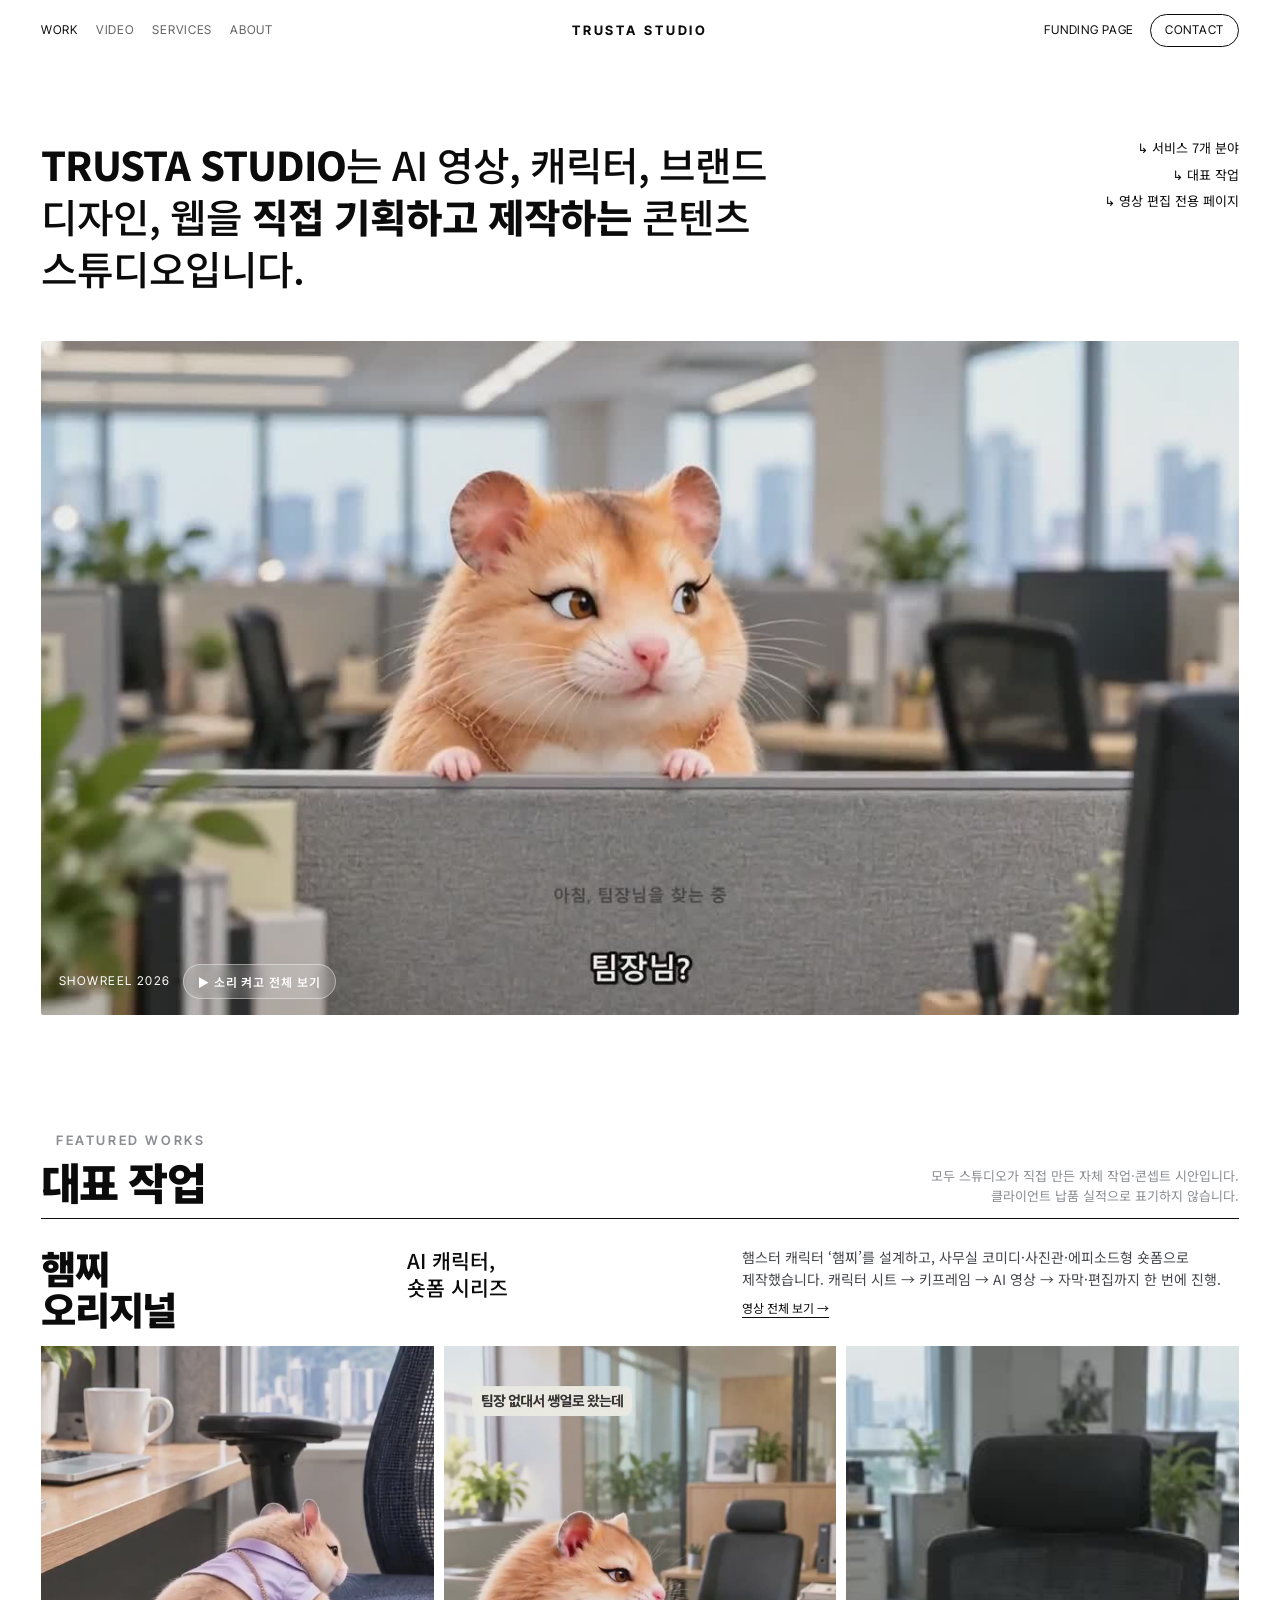
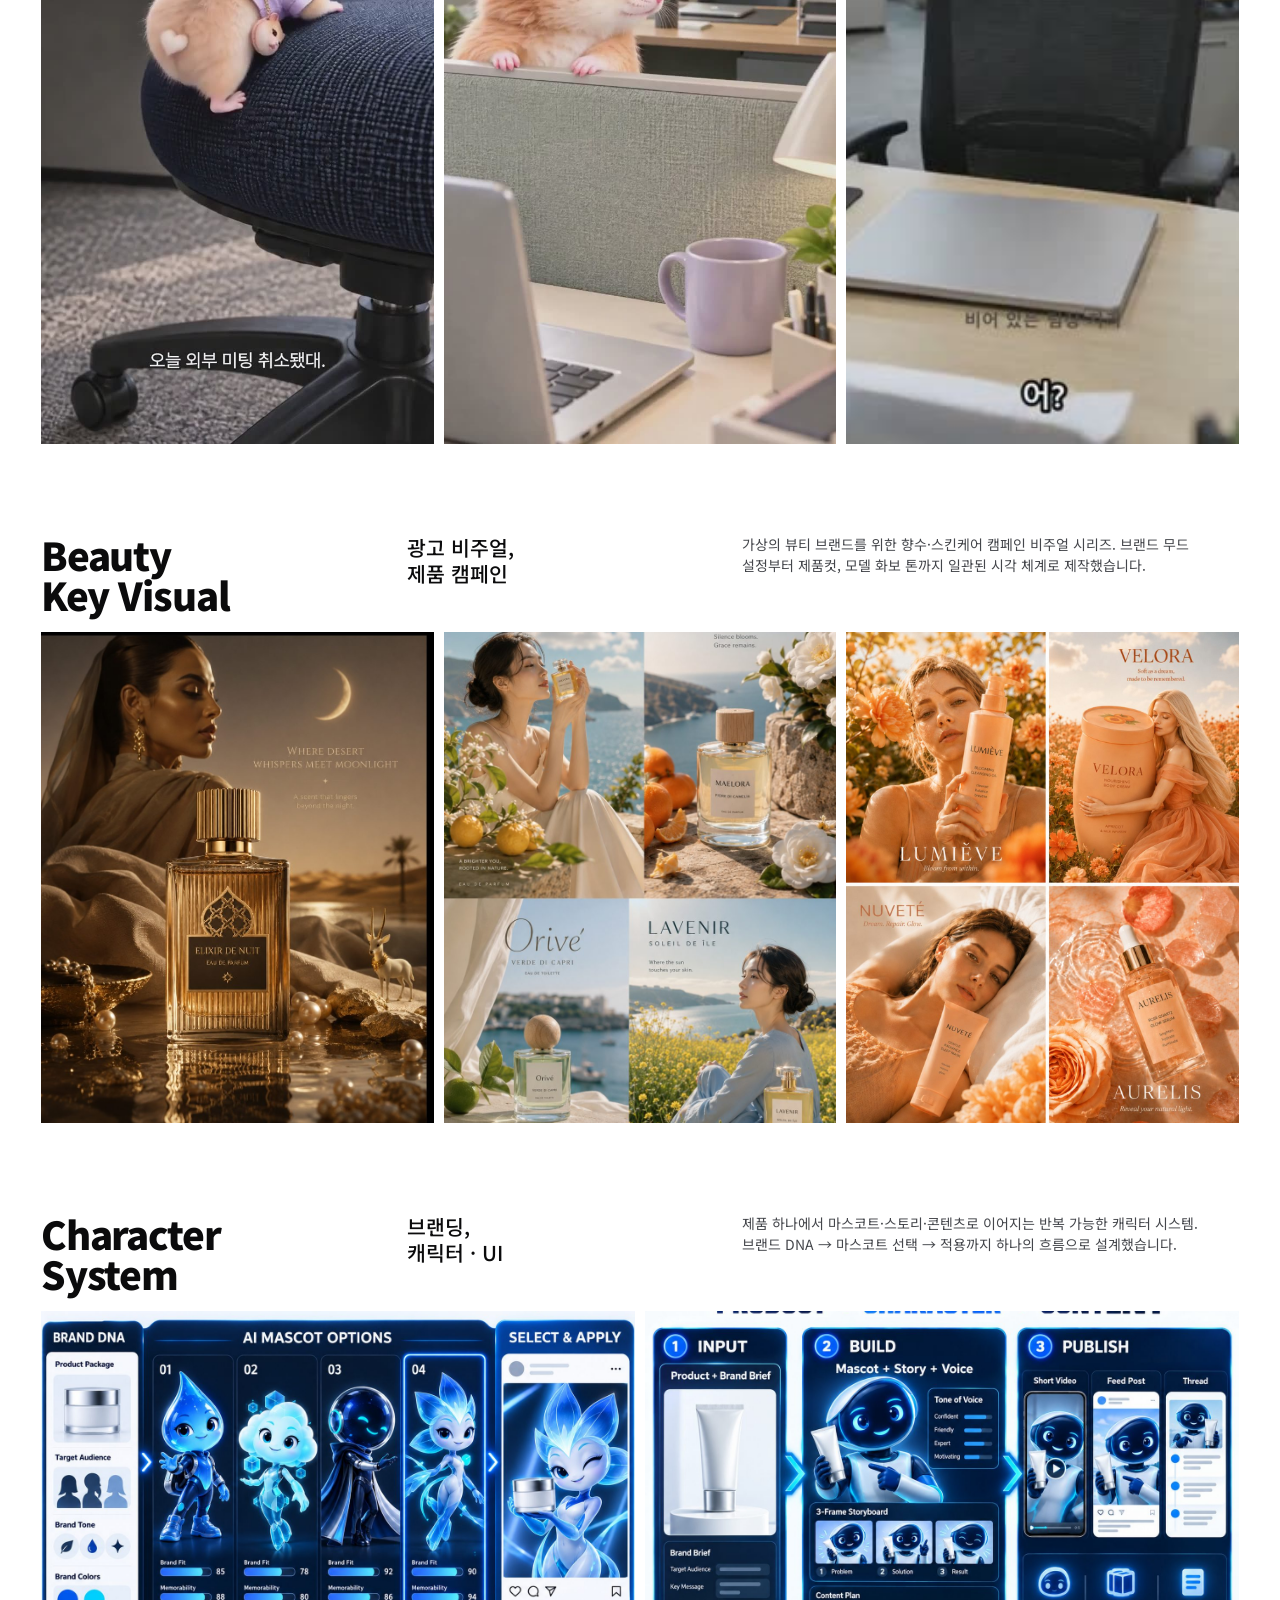
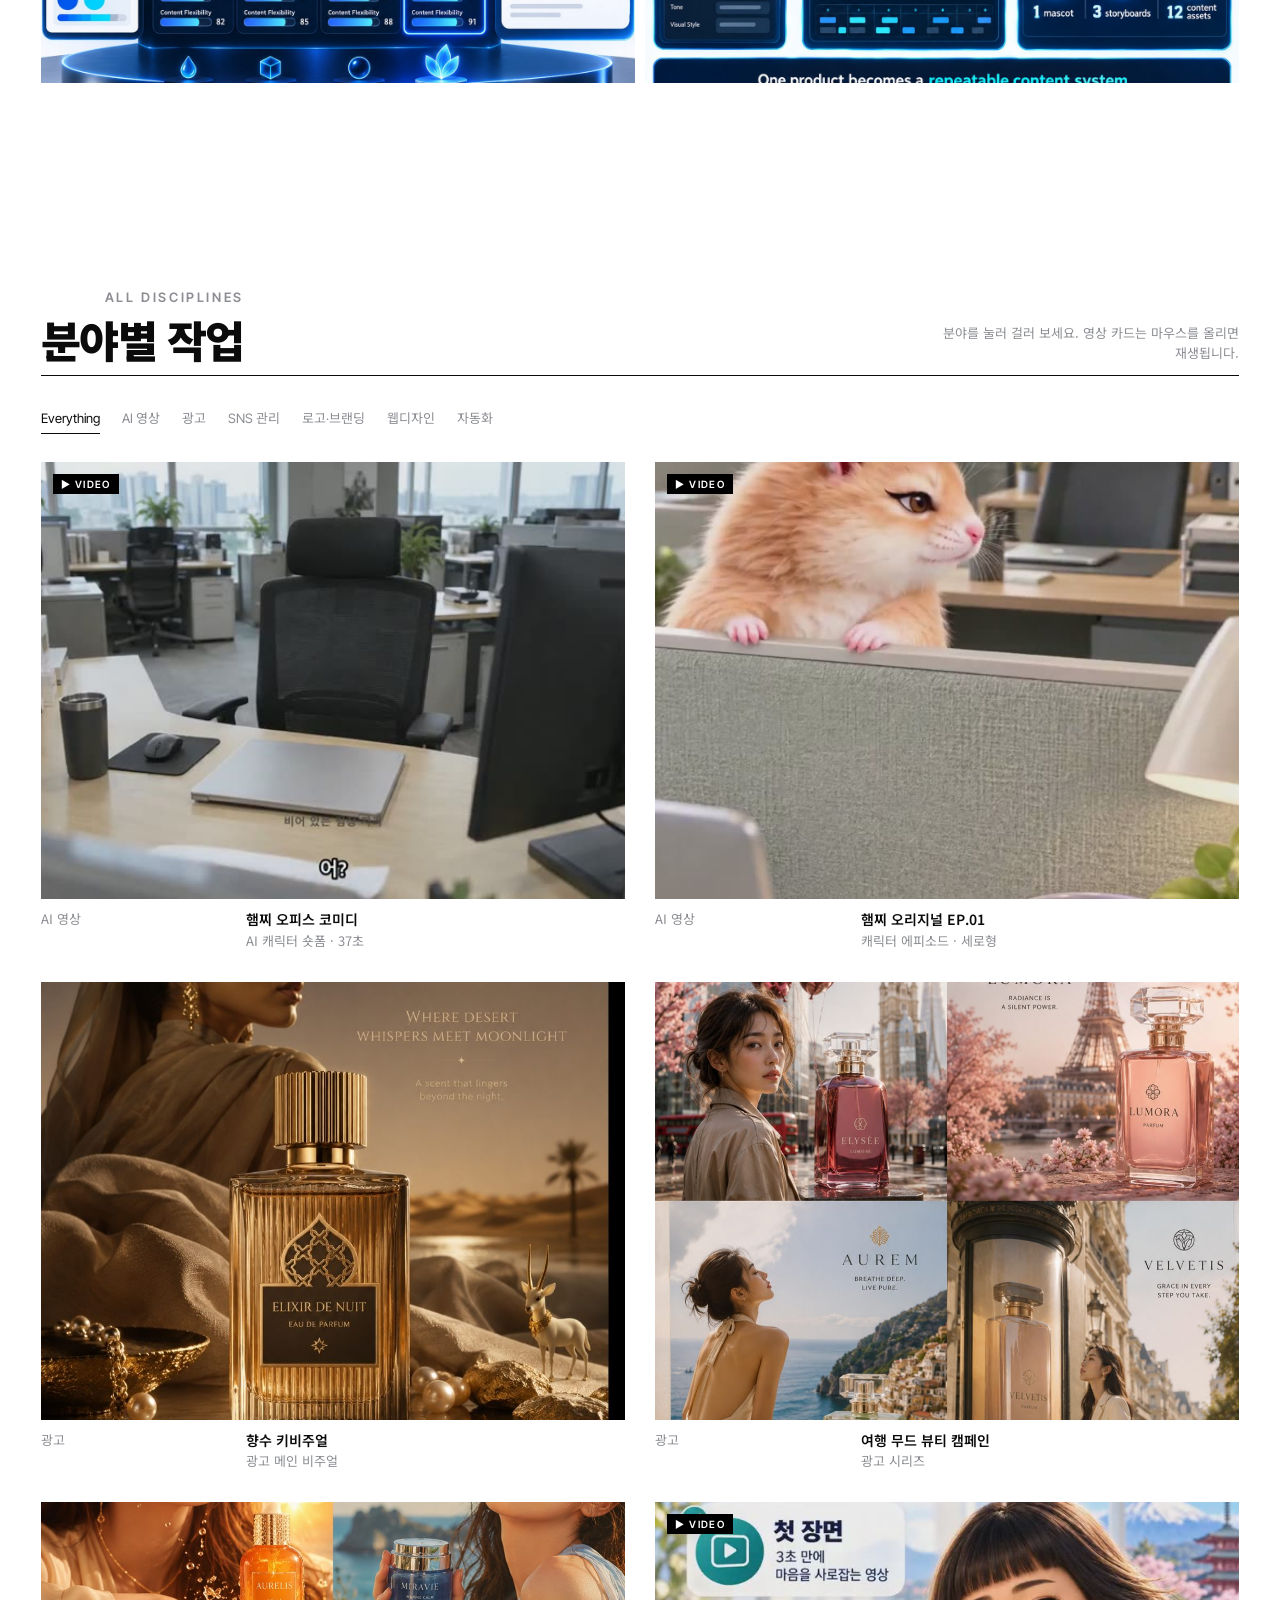
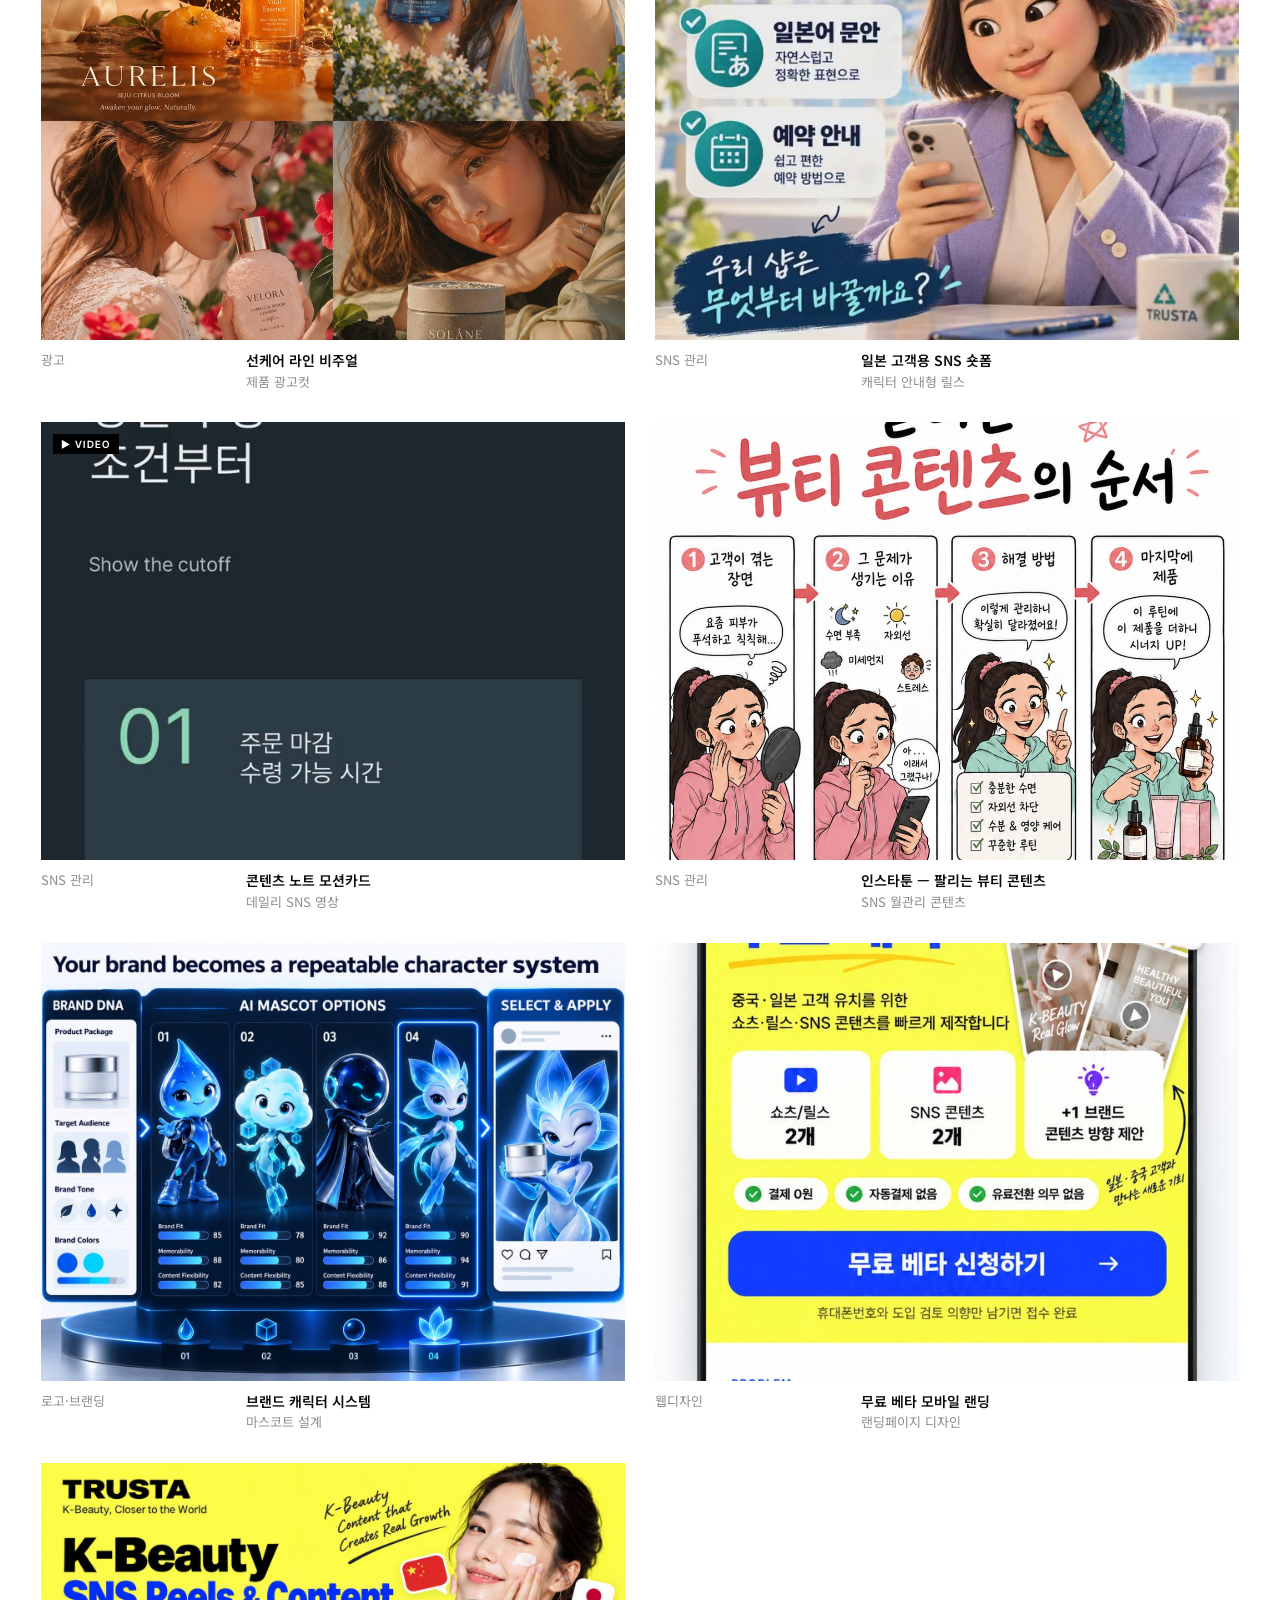
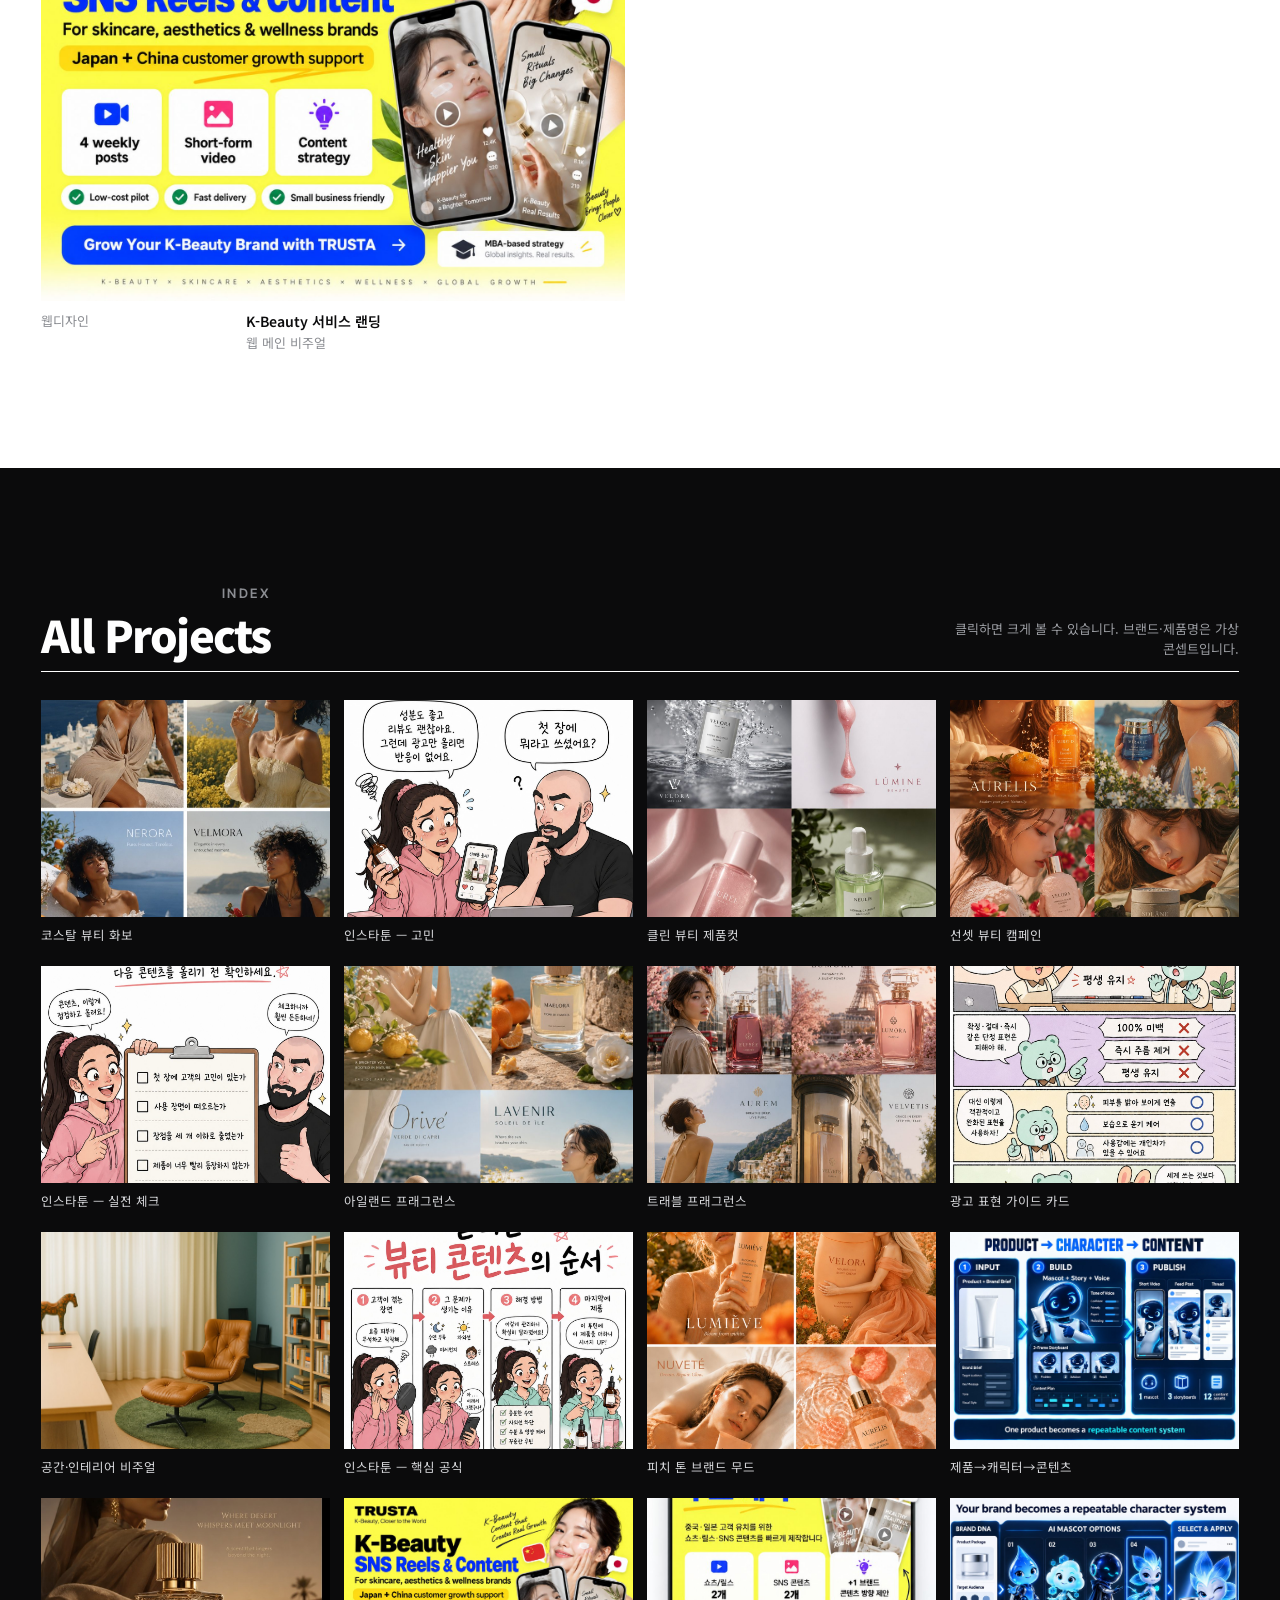
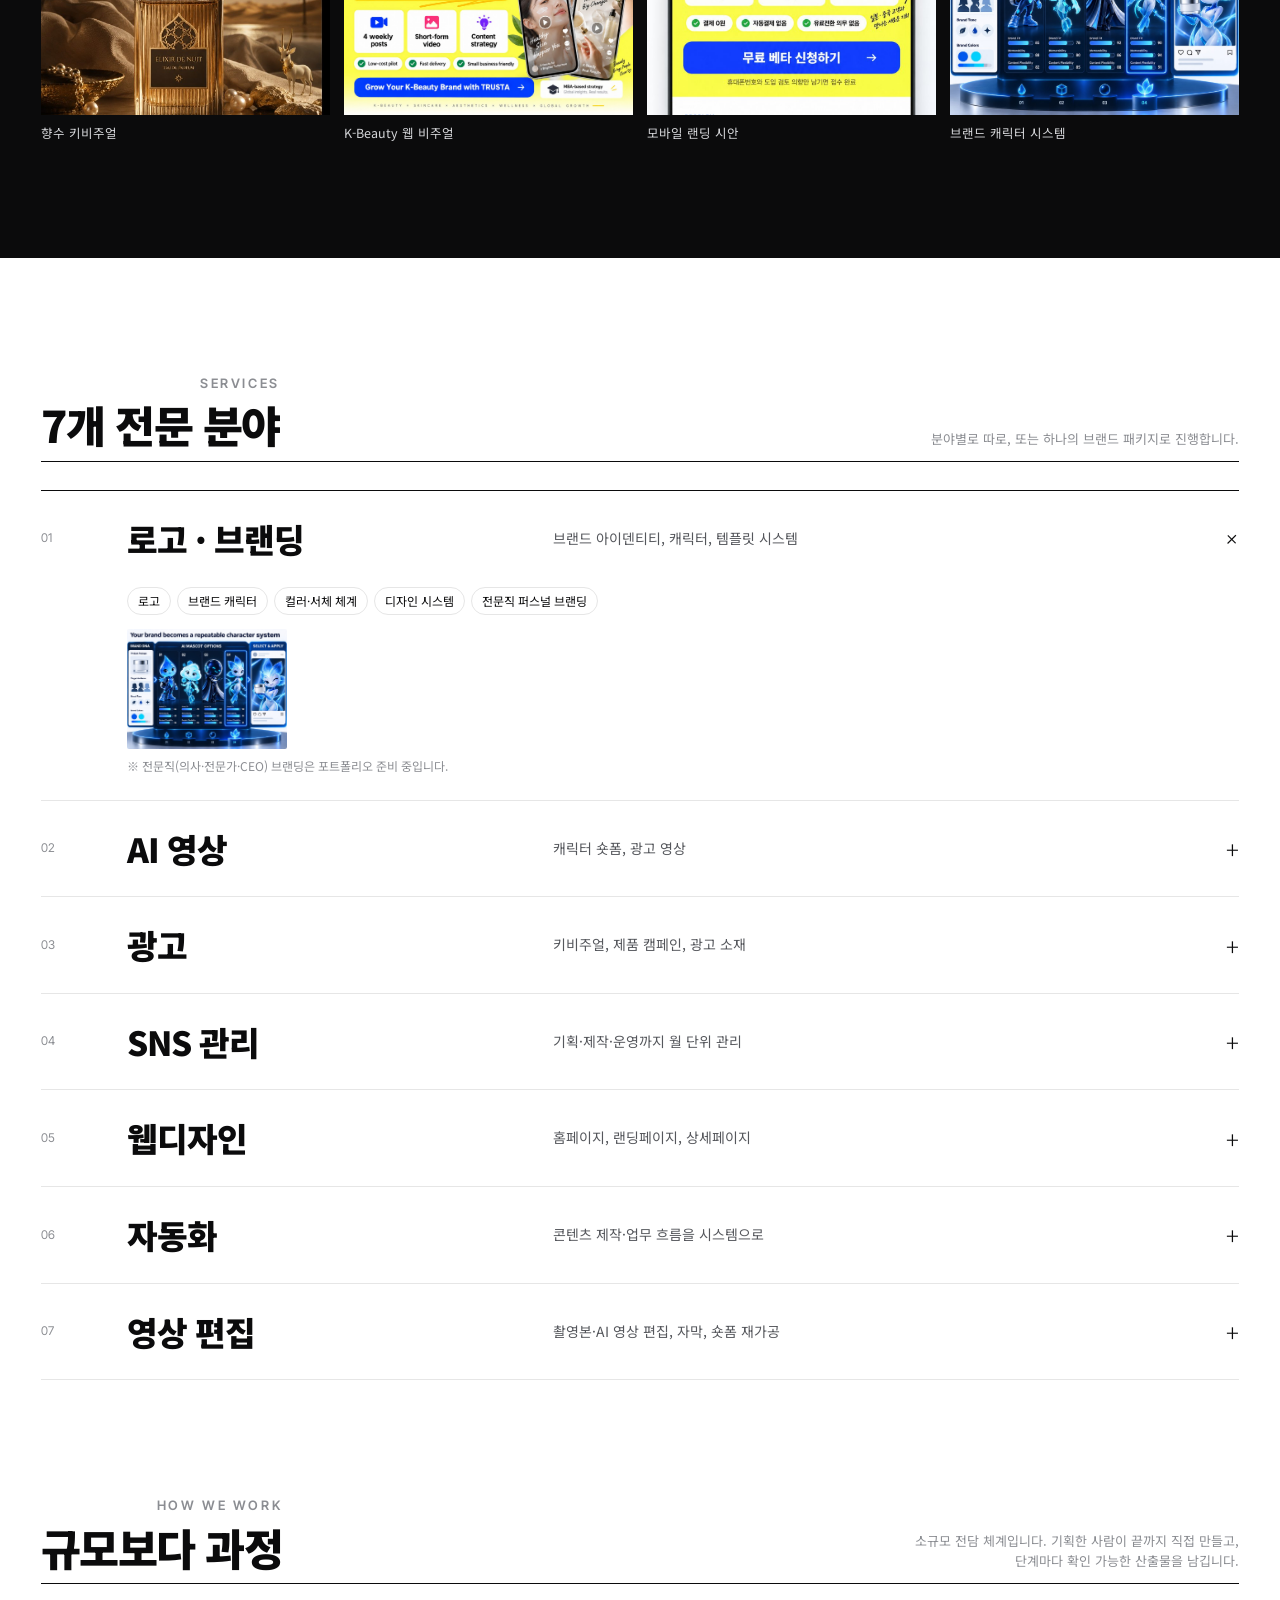
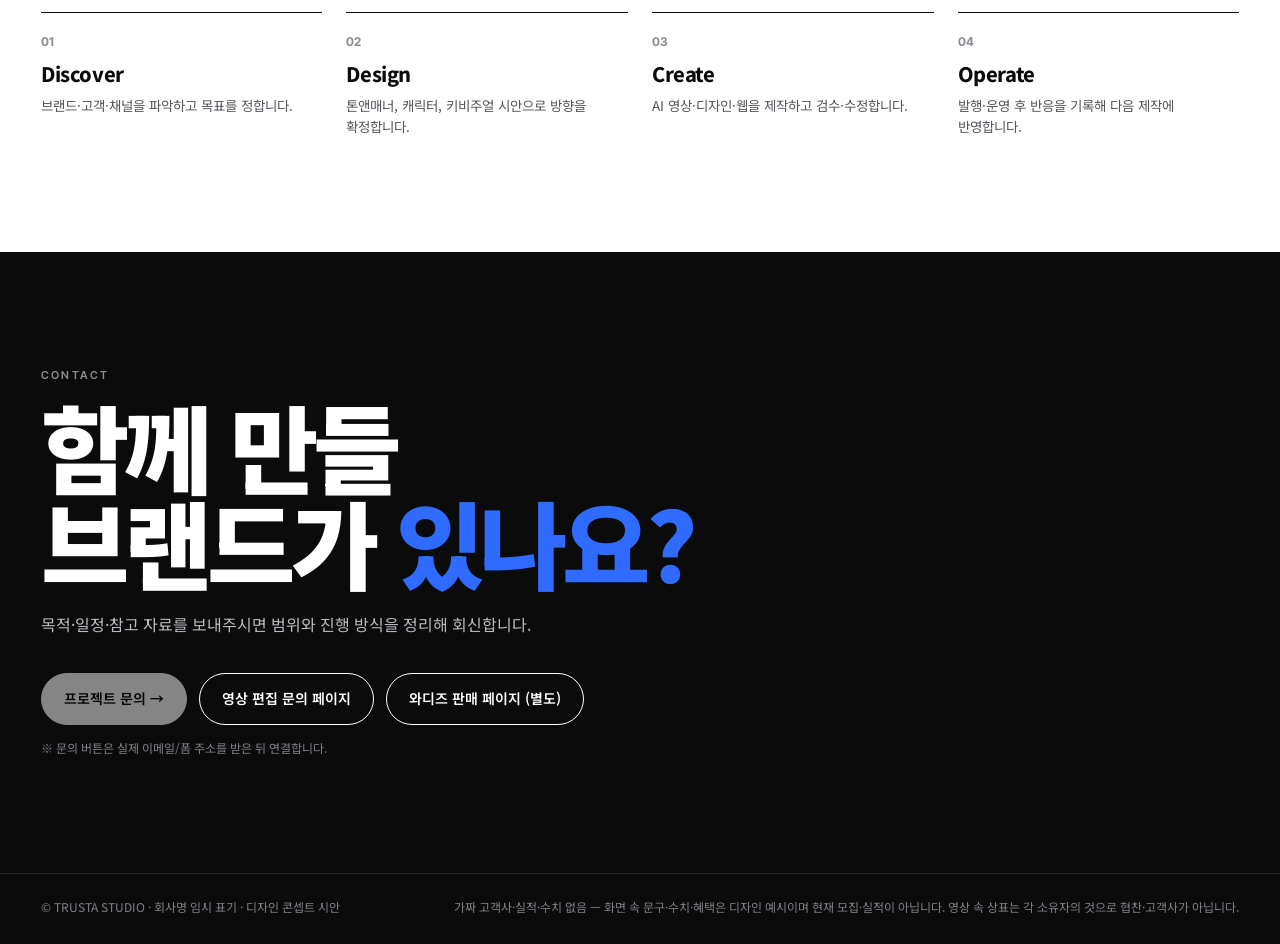
==== index.html @ 5128ac36 "TRUSTA STUDIO homepage draft Co-Authored-By: Claude Sonnet 5.5 <noreply@anthropic.com>" ====
<!doctype html>
<html lang="ko">
<head>
<meta charset="utf-8">
<meta name="viewport" content="width=device-width, initial-scale=1">
<title>TRUSTA STUDIO — AI 콘텐츠 · 브랜딩 스튜디오</title>
<meta name="description" content="AI 영상, 로고·브랜딩, 광고, SNS 관리, 웹디자인, 자동화를 직접 제작하는 콘텐츠 스튜디오 (디자인 시안)">
<link rel="preconnect" href="https://fonts.googleapis.com">
<link rel="preconnect" href="https://fonts.gstatic.com" crossorigin>
<link href="https://fonts.googleapis.com/css2?family=Inter+Tight:wght@400;500;600;700&family=Noto+Sans+KR:wght@400;500;700;800;900&display=swap" rel="stylesheet">
<link rel="stylesheet" href="assets/site.css">
</head>
<body>

<header class="top" id="top">
  <nav>
    <a href="#work" class="on">Work</a>
    <a href="video.html">Video</a>
    <a href="#services" class="opt">Services</a>
    <a href="#about" class="opt">About</a>
  </nav>
  <a class="brand" href="index.html">TRUSTA STUDIO</a>
  <div class="right">
    <a href="wadiz/index.html">Funding page</a>
    <a class="cta" href="#contact">Contact</a>
  </div>
</header>

<!-- 1. 소개 문장 (BUCK·Ordinary People형) -->
<section class="pad intro">
  <h1><b>TRUSTA STUDIO</b>는 AI 영상, 캐릭터, 브랜드 디자인, 웹을 <b>직접 기획하고 제작하는</b> 콘텐츠 스튜디오입니다.</h1>
  <aside>
    <a href="#services">↳ 서비스 7개 분야</a>
    <a href="#work">↳ 대표 작업</a>
    <a href="video.html">↳ 영상 편집 전용 페이지</a>
  </aside>
</section>

<!-- 2. 쇼릴 (HMS·BUCK형) : 실제 제작 영상 -->
<div class="reel rv">
  <video id="reel" src="assets/video/hero_showreel.mp4" poster="assets/video/hero_showreel.jpg" autoplay muted loop playsinline></video>
  <div class="tag"><span>Showreel 2026</span><button class="playbtn" data-full="assets/video/hamster_office_16x9.mp4">▶ 소리 켜고 전체 보기</button></div>
</div>

<!-- 3. 대표 프로젝트 (Ordinary People형 3단 + 풀블리드) -->
<section class="pad sec" id="work">
  <div class="sh rv">
    <div><p class="eyebrow">Featured works</p><h2>대표 작업</h2></div>
    <p>모두 스튜디오가 직접 만든 자체 작업·콘셉트 시안입니다. 클라이언트 납품 실적으로 표기하지 않습니다.</p>
  </div>

  <article class="feat rv">
    <div class="meta">
      <h3>햄찌<br>오리지널</h3>
      <div class="disc">AI 캐릭터,<br>숏폼 시리즈</div>
      <p>햄스터 캐릭터 ‘햄찌’를 설계하고, 사무실 코미디·사진관·에피소드형 숏폼으로 제작했습니다. 캐릭터 시트 → 키프레임 → AI 영상 → 자막·편집까지 한 번에 진행.<br><a href="video.html">영상 전체 보기 →</a></p>
    </div>
    <div class="media" style="--cols:3;--ar:9/16">
      <video src="assets/video/hamzzi_office_9x16.mp4" poster="assets/video/hamzzi_office_9x16.jpg" muted loop playsinline preload="none" class="hov"></video>
      <video src="assets/video/hamzzi_ep01_9x16.mp4" poster="assets/video/hamzzi_ep01_9x16.jpg" muted loop playsinline preload="none" class="hov"></video>
      <video src="assets/video/hamster_office_16x9.mp4" poster="assets/video/hamster_office_16x9.jpg" muted loop playsinline preload="none" class="hov"></video>
    </div>
  </article>

  <article class="feat rv">
    <div class="meta">
      <h3>Beauty<br>Key Visual</h3>
      <div class="disc">광고 비주얼,<br>제품 캠페인</div>
      <p>가상의 뷰티 브랜드를 위한 향수·스킨케어 캠페인 비주얼 시리즈. 브랜드 무드 설정부터 제품컷, 모델 화보 톤까지 일관된 시각 체계로 제작했습니다.</p>
    </div>
    <div class="media" style="--cols:3;--ar:4/5">
      <img src="assets/work/beauty-perfume.jpg" alt="향수 키비주얼" loading="lazy">
      <img src="assets/work/beauty-island.jpg" alt="아일랜드 프래그런스 시리즈" loading="lazy">
      <img src="assets/work/beauty-peach.jpg" alt="피치 톤 캠페인" loading="lazy">
    </div>
  </article>

  <article class="feat rv">
    <div class="meta">
      <h3>Character<br>System</h3>
      <div class="disc">브랜딩,<br>캐릭터 · UI</div>
      <p>제품 하나에서 마스코트·스토리·콘텐츠로 이어지는 반복 가능한 캐릭터 시스템. 브랜드 DNA → 마스코트 선택 → 적용까지 하나의 흐름으로 설계했습니다.</p>
    </div>
    <div class="media" style="--cols:2;--ar:16/10">
      <img src="assets/work/character-system.jpg" alt="브랜드 캐릭터 시스템" loading="lazy">
      <img src="assets/work/auto-product.jpg" alt="제품에서 캐릭터, 콘텐츠로" loading="lazy">
    </div>
  </article>
</section>

<!-- 4. 분야별 작업 (BUCK형 2열 카드 + 필터) -->
<section class="pad sec" style="padding-top:0">
  <div class="sh rv">
    <div><p class="eyebrow">All disciplines</p><h2>분야별 작업</h2></div>
    <p>분야를 눌러 걸러 보세요. 영상 카드는 마우스를 올리면 재생됩니다.</p>
  </div>
  <div class="filters" id="filters">
    <button class="on" data-f="all">Everything</button>
    <button data-f="video">AI 영상</button>
    <button data-f="ad">광고</button>
    <button data-f="sns">SNS 관리</button>
    <button data-f="brand">로고·브랜딩</button>
    <button data-f="web">웹디자인</button>
    <button data-f="auto">자동화</button>
  </div>
  <div class="cards" id="cards"></div>
</section>

<!-- 5. 전체 프로젝트 인덱스 (studio fnt형) -->
<section class="index pad sec">
  <div class="sh rv">
    <div><p class="eyebrow" style="color:#8b8d92">Index</p><h2>All Projects</h2></div>
    <p>클릭하면 크게 볼 수 있습니다. 브랜드·제품명은 가상 콘셉트입니다.</p>
  </div>
  <div class="idx" id="idx"></div>
</section>

<!-- 6. 서비스 7개 분야 (Plus X형 분류 목록) -->
<section class="pad sec" id="services">
  <div class="sh rv">
    <div><p class="eyebrow">Services</p><h2>7개 전문 분야</h2></div>
    <p>분야별로 따로, 또는 하나의 브랜드 패키지로 진행합니다.</p>
  </div>
  <div class="svc" id="svc"></div>
</section>

<!-- 7. 프로세스 -->
<section class="pad sec" style="padding-top:0" id="about">
  <div class="sh rv">
    <div><p class="eyebrow">How we work</p><h2>규모보다 과정</h2></div>
    <p>소규모 전담 체계입니다. 기획한 사람이 끝까지 직접 만들고, 단계마다 확인 가능한 산출물을 남깁니다.</p>
  </div>
  <div class="steps rv">
    <div><b>01</b><h4>Discover</h4><p>브랜드·고객·채널을 파악하고 목표를 정합니다.</p></div>
    <div><b>02</b><h4>Design</h4><p>톤앤매너, 캐릭터, 키비주얼 시안으로 방향을 확정합니다.</p></div>
    <div><b>03</b><h4>Create</h4><p>AI 영상·디자인·웹을 제작하고 검수·수정합니다.</p></div>
    <div><b>04</b><h4>Operate</h4><p>발행·운영 후 반응을 기록해 다음 제작에 반영합니다.</p></div>
  </div>
</section>

<!-- 8. 문의 -->
<section class="contact pad sec" id="contact">
  <p class="eyebrow" style="color:#8b8d92">Contact</p>
  <h2 style="margin-top:14px">함께 만들<br>브랜드가 <span>있나요?</span></h2>
  <p style="margin-top:22px;max-width:520px;color:#b9bbc0">목적·일정·참고 자료를 보내주시면 범위와 진행 방식을 정리해 회신합니다.</p>
  <div class="row">
    <a class="btn solid" href="#" aria-disabled="true" title="실제 이메일·폼 주소 연결 필요">프로젝트 문의 →</a>
    <a class="btn" href="video.html">영상 편집 문의 페이지</a>
    <a class="btn" href="wadiz/index.html">와디즈 판매 페이지 (별도)</a>
  </div>
  <p style="margin-top:14px;font-size:12px;color:#7d8086">※ 문의 버튼은 실제 이메일/폼 주소를 받은 뒤 연결합니다.</p>
</section>
<footer class="foot pad">
  <span>© TRUSTA STUDIO · 회사명 임시 표기 · 디자인 콘셉트 시안</span>
  <span>가짜 고객사·실적·수치 없음 — 화면 속 문구·수치·혜택은 디자인 예시이며 현재 모집·실적이 아닙니다. 영상 속 상표는 각 소유자의 것으로 협찬·고객사가 아닙니다.</span>
</footer>

<div class="lb" id="lb"><button id="lbx" aria-label="닫기">×</button><div id="lbm"></div><p id="lbc"></p></div>

<script>
const W=[
 // [파일, 분야, 제목, 설명, 종류]
 ["video/hamster_office_16x9","video","햄찌 오피스 코미디","AI 캐릭터 숏폼 · 37초","v"],
 ["video/hamzzi_ep01_9x16","video","햄찌 오리지널 EP.01","캐릭터 에피소드 · 세로형","v"],
 ["work/beauty-perfume","ad","향수 키비주얼","광고 메인 비주얼","i"],
 ["work/beauty-travel","ad","여행 무드 뷰티 캠페인","광고 시리즈","i"],
 ["work/beauty-sun","ad","선케어 라인 비주얼","제품 광고컷","i"],
 ["video/sns_character_short","sns","일본 고객용 SNS 숏폼","캐릭터 안내형 릴스","v"],
 ["video/sns_motion_card","sns","콘텐츠 노트 모션카드","데일리 SNS 영상","v"],
 ["work/sns-webtoon-2","sns","인스타툰 — 팔리는 뷰티 콘텐츠","SNS 월관리 콘텐츠","i"],
 ["work/character-system","brand","브랜드 캐릭터 시스템","마스코트 설계","i"],
 ["work/web-landing-mobile","web","무료 베타 모바일 랜딩","랜딩페이지 디자인","i"],
 ["work/web-kbeauty","web","K-Beauty 서비스 랜딩","웹 메인 비주얼","i"]
];
const cards=document.getElementById('cards');
const K={video:"AI 영상",ad:"광고",sns:"SNS 관리",brand:"로고·브랜딩",web:"웹디자인",auto:"자동화"};
cards.innerHTML=W.map(([f,c,t,d,k])=>`<a class="card rv" data-c="${c}" data-src="assets/${f}.${k=='v'?'mp4':'jpg'}" data-k="${k}" data-t="${t}" href="#">
 <div class="m">${k=='v'?`<span class="badge">▶ Video</span><video src="assets/${f}.mp4" poster="assets/${f}.jpg" muted loop playsinline preload="none" class="hov"></video>`:`<img src="assets/${f}.jpg" alt="${t}" loading="lazy">`}</div>
 <div class="t"><span class="k">${K[c]}</span><div><b>${t}</b><span>${d}</span></div></div></a>`).join('');

const idx=document.getElementById('idx');
const I=["beauty-coast","sns-webtoon-1","beauty-pink","beauty-sun","sns-webtoon-3","beauty-island","beauty-travel","sns-guide","space-interior","sns-webtoon-2","beauty-peach","auto-product","beauty-perfume","web-kbeauty","web-landing-mobile","character-system"];
const IT={"beauty-sun":"선셋 뷰티 캠페인","beauty-travel":"트래블 프래그런스","sns-webtoon-2":"인스타툰 — 핵심 공식","beauty-perfume":"향수 키비주얼","web-kbeauty":"K-Beauty 웹 비주얼","web-landing-mobile":"모바일 랜딩 시안","character-system":"브랜드 캐릭터 시스템","beauty-coast":"코스탈 뷰티 화보","shorts-hamster-1":"햄찌 골프 — 훅","sns-webtoon-1":"인스타툰 — 고민","beauty-pink":"클린 뷰티 제품컷","shorts-ai-1":"AI 컴필레이션 — 훅","web-jeju":"소상공인 해외 고객 캠페인","sns-webtoon-3":"인스타툰 — 실전 체크","beauty-island":"아일랜드 프래그런스","shorts-ai-3":"AI 컴필레이션 — 완성컷","sns-guide":"광고 표현 가이드 카드","space-interior":"공간·인테리어 비주얼","shorts-hamster-2":"햄찌 골프 — 캐릭터","beauty-peach":"피치 톤 브랜드 무드","shorts-ai-4":"AI 컴필레이션 — 엔딩","auto-product":"제품→캐릭터→콘텐츠","character-skin":"스킨케어 캐릭터"};
idx.innerHTML=I.map(f=>`<a href="#" data-src="assets/work/${f}.jpg" data-k="i" data-t="${IT[f]}"><div class="m"><img src="assets/work/${f}.jpg" alt="${IT[f]}" loading="lazy"></div><p>${IT[f]}</p></a>`).join('');

const S=[
 ["로고 · 브랜딩","브랜드 아이덴티티, 캐릭터, 템플릿 시스템",["로고","브랜드 캐릭터","컬러·서체 체계","디자인 시스템","전문직 퍼스널 브랜딩"],["character-system"]],
 ["AI 영상","캐릭터 숏폼, 광고 영상",["쇼츠·릴스","캐릭터 애니메이션","유튜브","광고 영상"],[],"video.html"],
 ["광고","키비주얼, 제품 캠페인, 광고 소재",["메인 비주얼","제품컷","캠페인 시리즈","광고 소재 변형"],["beauty-perfume","beauty-sun","beauty-pink"]],
 ["SNS 관리","기획·제작·운영까지 월 단위 관리",["월간 기획","인스타툰·카드뉴스","릴스","운영·리포트"],["sns-webtoon-2","sns-webtoon-1","sns-guide"]],
 ["웹디자인","홈페이지, 랜딩페이지, 상세페이지",["회사 홈페이지","랜딩페이지","와디즈형 상세페이지"],["web-landing-mobile","web-kbeauty"]],
 ["자동화","콘텐츠 제작·업무 흐름을 시스템으로",["콘텐츠 파이프라인","대시보드","업무 자동화"],["auto-product"]],
 ["영상 편집","촬영본·AI 영상 편집, 자막, 숏폼 재가공",["컷 편집","자막·모션","숏폼 리패키징","썸네일"],[],"video.html"]
];
document.getElementById('svc').innerHTML=S.map(([h,d,ch,th,link],i)=>`<details ${i==0?'open':''}><summary><span class="n">0${i+1}</span><h3>${h}</h3><span class="d">${d}</span><span class="pl">+</span></summary>
<div class="body"><span></span><div><div class="chips">${ch.map(c=>`<span>${c}</span>`).join('')}</div>
${th.length?`<div class="thumbs">${th.map(t=>`<img src="assets/work/${t}.jpg" alt="" loading="lazy">`).join('')}</div>`:''}
${link?`<a class="ready" href="${link}">→ 영상 전용 페이지에서 자세히 보기</a>`:''}
${h.startsWith('로고')?'<p style="font-size:12px;color:var(--mute);margin-top:8px">※ 전문직(의사·전문가·CEO) 브랜딩은 포트폴리오 준비 중입니다.</p>':''}</div></div></details>`).join('');

/* hover play */
document.addEventListener('mouseover',e=>{const v=e.target.closest('.card,.feat .media')?.querySelector('video.hov');if(v&&e.target.closest('.card')){v.play().catch(()=>{})}else if(e.target.matches('video.hov')){e.target.play().catch(()=>{})}});
document.addEventListener('mouseout',e=>{const c=e.target.closest('.card');if(c){const v=c.querySelector('video');v&&v.pause()}else if(e.target.matches('video.hov'))e.target.pause()});
/* touch devices: feature videos autoplay when visible */
const vio=new IntersectionObserver(es=>es.forEach(x=>{if(matchMedia('(hover:none)').matches){x.isIntersecting?x.target.play().catch(()=>{}):x.target.pause()}}),{threshold:.5});
document.querySelectorAll('video.hov').forEach(v=>vio.observe(v));

/* lightbox */
const lb=document.getElementById('lb'),lbm=document.getElementById('lbm'),lbc=document.getElementById('lbc');
function openLB(src,k,t){lbm.innerHTML=k=='v'?`<video src="${src}" controls autoplay playsinline></video>`:`<img src="${src}" alt="">`;lbc.textContent=t||'';lb.classList.add('on')}
function closeLB(){lb.classList.remove('on');lbm.innerHTML=''}
document.addEventListener('click',e=>{
  const a=e.target.closest('[data-src]');if(a){e.preventDefault();openLB(a.dataset.src,a.dataset.k,a.dataset.t);return}
  const p=e.target.closest('.playbtn');if(p){openLB(p.dataset.full,'v','햄찌 오피스 코미디 — 전체 영상');return}
  if(e.target===lb||e.target.id==='lbx')closeLB();
});
addEventListener('keydown',e=>{if(e.key==='Escape')closeLB()});

/* filter */
document.getElementById('filters').addEventListener('click',e=>{const b=e.target.closest('button');if(!b)return;
 document.querySelectorAll('#filters button').forEach(x=>x.classList.toggle('on',x===b));
 document.querySelectorAll('#cards .card').forEach(c=>c.classList.toggle('hide',b.dataset.f!=='all'&&c.dataset.c!==b.dataset.f))});

/* reveal */
const io=new IntersectionObserver(es=>es.forEach(x=>{if(x.isIntersecting){x.target.classList.add('in');io.unobserve(x.target)}}),{threshold:.08});
document.querySelectorAll('.rv').forEach(el=>io.observe(el));
</script>
</body>
</html>
---- assets/site.css ----
/* TRUSTA STUDIO v2 — 레퍼런스 구조 분석 반영
   BUCK: 상단 소개문 + 2열 작업 카드(라벨·제목·한줄설명) + 분야 필터
   Ordinary People: 좌측 소문자 메뉴 · 중앙 로고 · 프로젝트명|분야|설명 3단 + 풀블리드 이미지
   studio fnt: 검정 배경 4열 프로젝트 인덱스
   HMS Studio: 어두운 영상 페이지 · 대형 헤드라인 · 재생 버튼 카드 · 포인트 컬러 라벨
   Plus X: 서비스 분류형 회사 소개 (사이트가 자동 접속에서 로딩되지 않아 화면 분석 못함) */
:root{
  --bg:#ffffff; --ink:#0b0b0c; --mute:#8b8d92; --line:#e6e6e6; --soft:#f3f3f2;
  --dark:#0b0b0c; --dark-2:#151618; --accent:#2f6bff; --lime:#d6ff3f;
  --sans:"Inter Tight","Noto Sans KR",system-ui,sans-serif;
  --kr:"Noto Sans KR",system-ui,sans-serif;
  --pad:clamp(16px,3.2vw,48px);
}
*{box-sizing:border-box;margin:0;padding:0}
html{scroll-behavior:smooth}
body{background:var(--bg);color:var(--ink);font-family:var(--kr);line-height:1.55;-webkit-font-smoothing:antialiased;overflow-x:hidden;word-break:keep-all}
img,video{display:block;max-width:100%}
a{color:inherit;text-decoration:none}
.pad{padding-left:var(--pad);padding-right:var(--pad)}
.eyebrow{font-family:var(--sans);font-size:11px;letter-spacing:.2em;text-transform:uppercase;font-weight:600;color:var(--mute)}

/* header (Ordinary People형) */
.top{position:sticky;top:0;z-index:40;display:grid;grid-template-columns:1fr auto 1fr;align-items:center;padding:14px var(--pad);background:rgba(255,255,255,.92);backdrop-filter:blur(10px);border-bottom:1px solid transparent;font-family:var(--sans);font-size:12px;letter-spacing:.06em;text-transform:uppercase}
.top.dark{background:rgba(11,11,12,.88);color:#fff}
.top nav{display:flex;gap:18px}
.top nav a{opacity:.65}.top nav a:hover,.top nav a.on{opacity:1}
.top .brand{font-weight:700;letter-spacing:.22em;font-size:13px;white-space:nowrap}
.top .right{justify-self:end;display:flex;gap:16px;align-items:center}
.top .cta{border:1px solid currentColor;border-radius:99px;padding:6px 14px;white-space:nowrap}
@media(max-width:760px){.top{grid-template-columns:auto 1fr;gap:12px}.top .brand{order:-1;justify-self:start}.top nav{justify-self:end;gap:12px;font-size:10.5px}.top .right{display:none}}
@media(max-width:400px){.top nav a.opt{display:none}}

/* intro statement (BUCK·OP형) */
.intro{display:grid;grid-template-columns:2fr 1fr;gap:32px;padding-top:clamp(36px,6vw,80px);padding-bottom:clamp(28px,4vw,48px)}
.intro h1{font-weight:500;font-size:clamp(24px,3.1vw,44px);line-height:1.3;letter-spacing:-.025em;max-width:22em}
.intro h1 b{font-weight:800}
.intro aside{justify-self:end;font-size:13px;color:var(--mute);display:flex;flex-direction:column;gap:6px;text-align:right}
.intro aside a{color:var(--ink)}
@media(max-width:760px){.intro{grid-template-columns:1fr}.intro aside{justify-self:start;text-align:left;flex-direction:row;flex-wrap:wrap;gap:14px}}

/* showreel */
.reel{position:relative;margin:0 var(--pad);aspect-ratio:16/9;max-height:86vh;width:calc(100% - 2*var(--pad));background:#000;overflow:hidden;border-radius:2px}
.reel video{width:100%;height:100%;object-fit:cover}
.reel .tag{position:absolute;left:18px;bottom:16px;color:#fff;font-family:var(--sans);font-size:12px;letter-spacing:.12em;text-transform:uppercase;display:flex;gap:12px;align-items:center}
.playbtn{display:inline-flex;align-items:center;gap:8px;background:rgba(255,255,255,.14);backdrop-filter:blur(8px);border:1px solid rgba(255,255,255,.4);color:#fff;border-radius:99px;padding:8px 14px;font:600 12px var(--sans);letter-spacing:.08em;cursor:pointer}
.playbtn:hover{background:#fff;color:#000}

/* section head */
.sec{padding-top:clamp(64px,9vw,128px);padding-bottom:clamp(64px,9vw,128px)}
.sh{display:flex;justify-content:space-between;align-items:end;gap:20px;margin-bottom:28px;border-bottom:1px solid var(--ink);padding-bottom:12px}
.sh h2{font-weight:900;font-size:clamp(26px,3.4vw,46px);letter-spacing:-.035em;line-height:1.1}
.sh .eyebrow{margin-bottom:8px}
.sh p{font-size:13px;color:var(--mute);max-width:360px;text-align:right}
@media(max-width:700px){.sh{flex-direction:column;align-items:start}.sh p{text-align:left}}

/* featured project (OP형) */
.feat{margin-bottom:clamp(48px,7vw,96px)}
.feat .meta{display:grid;grid-template-columns:1.1fr 1fr 1.6fr;gap:24px;padding:0 0 18px}
.feat .meta h3{font-weight:900;font-size:clamp(26px,3vw,40px);letter-spacing:-.03em;line-height:1.05}
.feat .meta .disc{font-weight:500;font-size:clamp(17px,1.6vw,22px);line-height:1.3}
.feat .meta p{font-size:14px;color:#44464b}
.feat .meta p a{display:inline-block;margin-top:8px;font-size:12px;color:var(--ink);border-bottom:1px solid}
.feat .media{display:grid;gap:10px;grid-template-columns:repeat(var(--cols,3),1fr)}
.feat .media img,.feat .media video{width:100%;height:100%;aspect-ratio:var(--ar,4/5);object-fit:cover;background:var(--soft)}
@media(max-width:860px){.feat .meta{grid-template-columns:1fr;gap:8px}.feat .media{grid-template-columns:repeat(2,1fr)}}

/* BUCK형 2열 카드 + 필터 */
.filters{display:flex;flex-wrap:wrap;gap:4px 22px;margin-bottom:28px;font-family:var(--sans);font-size:13px}
.filters button{background:none;border:0;font:inherit;color:var(--mute);cursor:pointer;padding:4px 0;border-bottom:1px solid transparent}
.filters button.on{color:var(--ink);border-color:var(--ink)}
.cards{display:grid;grid-template-columns:1fr 1fr;gap:clamp(18px,2.4vw,32px)}
.card .m{position:relative;aspect-ratio:4/3;overflow:hidden;background:var(--soft)}
.card .m img,.card .m video{width:100%;height:100%;object-fit:cover;transition:transform .8s cubic-bezier(.2,.7,.2,1)}
.card:hover .m img,.card:hover .m video{transform:scale(1.035)}
.card .t{display:grid;grid-template-columns:1fr 2fr;gap:16px;padding-top:10px;font-size:13px}
.card .t .k{color:var(--mute)}
.card .t b{display:block;font-weight:600;font-size:14px;color:var(--ink)}
.card .t span{color:var(--mute)}
.card.hide{display:none}
.card .badge{position:absolute;top:12px;left:12px;background:#000;color:#fff;font:600 10px var(--sans);letter-spacing:.14em;padding:4px 8px;text-transform:uppercase}
@media(max-width:700px){.cards{grid-template-columns:1fr}}

/* studio fnt형 인덱스 */
.index{background:var(--dark);color:#fff}
.index .sh{border-color:#fff}
.index .sh p{color:#9a9ca1}
.idx{display:grid;grid-template-columns:repeat(4,1fr);gap:22px 14px}
.idx a .m{aspect-ratio:4/3;overflow:hidden;background:#1a1b1e}
.idx a img{width:100%;height:100%;object-fit:cover;transition:opacity .3s}
.idx a:hover img{opacity:.75}
.idx a p{font-size:12.5px;margin-top:8px;color:#d6d7da}
@media(max-width:960px){.idx{grid-template-columns:repeat(3,1fr)}}
@media(max-width:600px){.idx{grid-template-columns:repeat(2,1fr)}}

/* services list (Plus X형 분류) */
.svc{border-top:1px solid var(--ink)}
.svc details{border-bottom:1px solid var(--line)}
.svc summary{list-style:none;display:grid;grid-template-columns:70px 1.3fr 2fr 40px;gap:16px;align-items:center;padding:22px 0;cursor:pointer}
.svc summary::-webkit-details-marker{display:none}
.svc .n{font-family:var(--sans);font-size:12px;color:var(--mute)}
.svc h3{font-size:clamp(22px,2.6vw,36px);font-weight:900;letter-spacing:-.03em}
.svc .d{font-size:14px;color:#55575c}
.svc .pl{font-size:24px;font-weight:300;justify-self:end;transition:transform .3s}
.svc details[open] .pl{transform:rotate(45deg)}
.svc .body{display:grid;grid-template-columns:70px 1fr;gap:16px;padding:0 0 24px}
.svc .chips{display:flex;flex-wrap:wrap;gap:6px}
.svc .chips span{font-size:12px;border:1px solid var(--line);border-radius:99px;padding:4px 10px}
.svc .thumbs{display:flex;gap:8px;margin-top:14px;overflow-x:auto}
.svc .thumbs img{height:120px;width:auto;border-radius:2px}
.svc .ready{font-size:12px;color:var(--accent);margin-top:10px}
@media(max-width:700px){.svc summary{grid-template-columns:36px 1fr 28px}.svc .d{display:none}.svc .body{grid-template-columns:1fr}}

/* process */
.steps{display:grid;grid-template-columns:repeat(4,1fr);gap:24px}
.steps div{border-top:1px solid var(--ink);padding-top:14px}
.steps b{font-family:var(--sans);font-size:12px;color:var(--mute)}
.steps h4{font-size:20px;font-weight:800;margin:6px 0;letter-spacing:-.02em}
.steps p{font-size:13.5px;color:#55575c}
@media(max-width:860px){.steps{grid-template-columns:1fr 1fr}}

/* contact */
.contact{background:var(--dark);color:#fff}
.contact h2{font-weight:900;font-size:clamp(40px,7.5vw,112px);line-height:1;letter-spacing:-.05em}
.contact h2 span{color:var(--accent)}
.contact .row{display:flex;flex-wrap:wrap;gap:12px;margin-top:36px}
.btn{display:inline-flex;align-items:center;gap:10px;padding:14px 22px;border-radius:99px;font-weight:600;font-size:14px;border:1px solid #fff}
.btn.solid{background:#fff;color:#000}
.btn[aria-disabled=true]{opacity:.5;cursor:not-allowed}
.foot{background:var(--dark);color:#7d8086;font-size:12px;display:flex;flex-wrap:wrap;justify-content:space-between;gap:10px;padding-top:24px;padding-bottom:28px;border-top:1px solid #232428}

/* lightbox */
.lb{position:fixed;inset:0;z-index:100;background:rgba(0,0,0,.94);display:none;align-items:center;justify-content:center;padding:20px}
.lb.on{display:flex}
.lb img,.lb video{max-width:94vw;max-height:84vh;object-fit:contain}
.lb button{position:absolute;top:12px;right:18px;background:none;border:0;color:#fff;font-size:34px;cursor:pointer}
.lb p{position:absolute;bottom:16px;left:0;right:0;text-align:center;color:#bbb;font-size:13px}

.rv{opacity:0;transform:translateY(24px);transition:opacity .9s, transform .9s cubic-bezier(.2,.7,.2,1)}
.rv.in{opacity:1;transform:none}
@media (prefers-reduced-motion:reduce){.rv{opacity:1;transform:none;transition:none}}
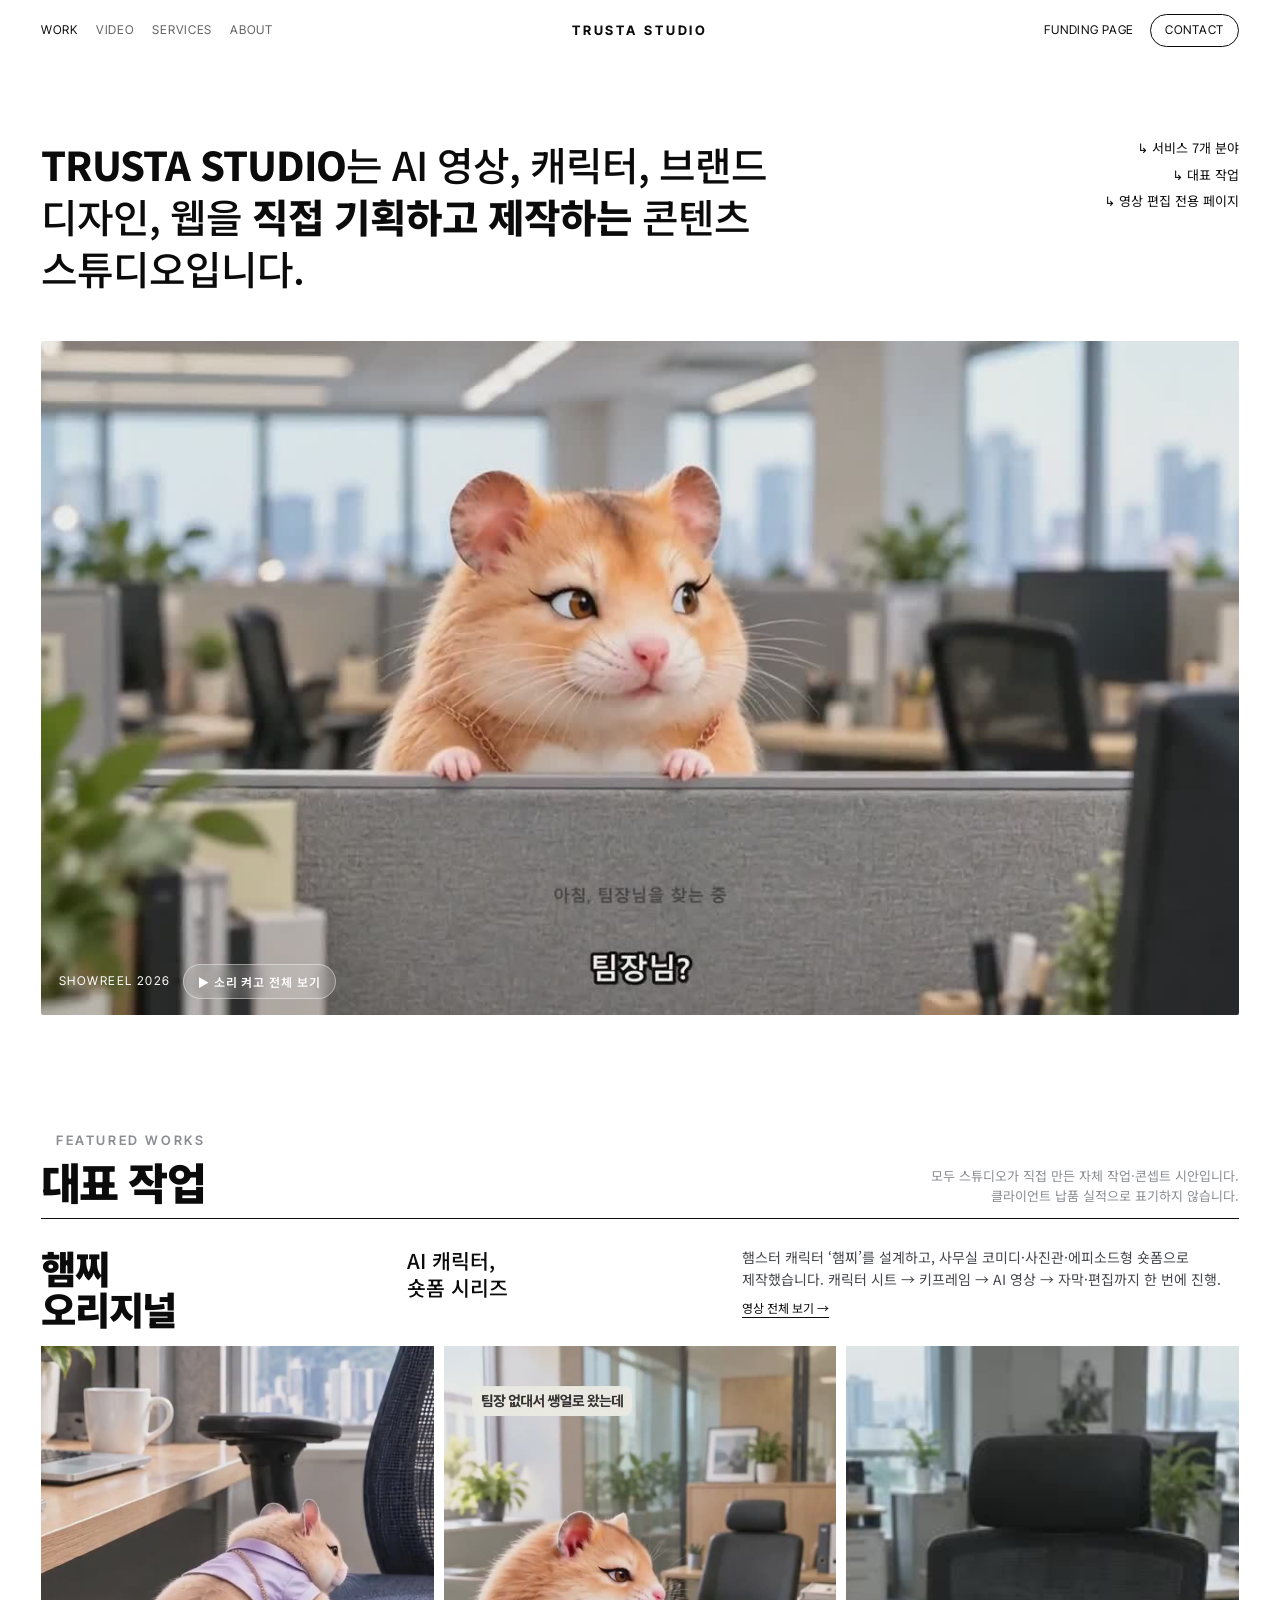
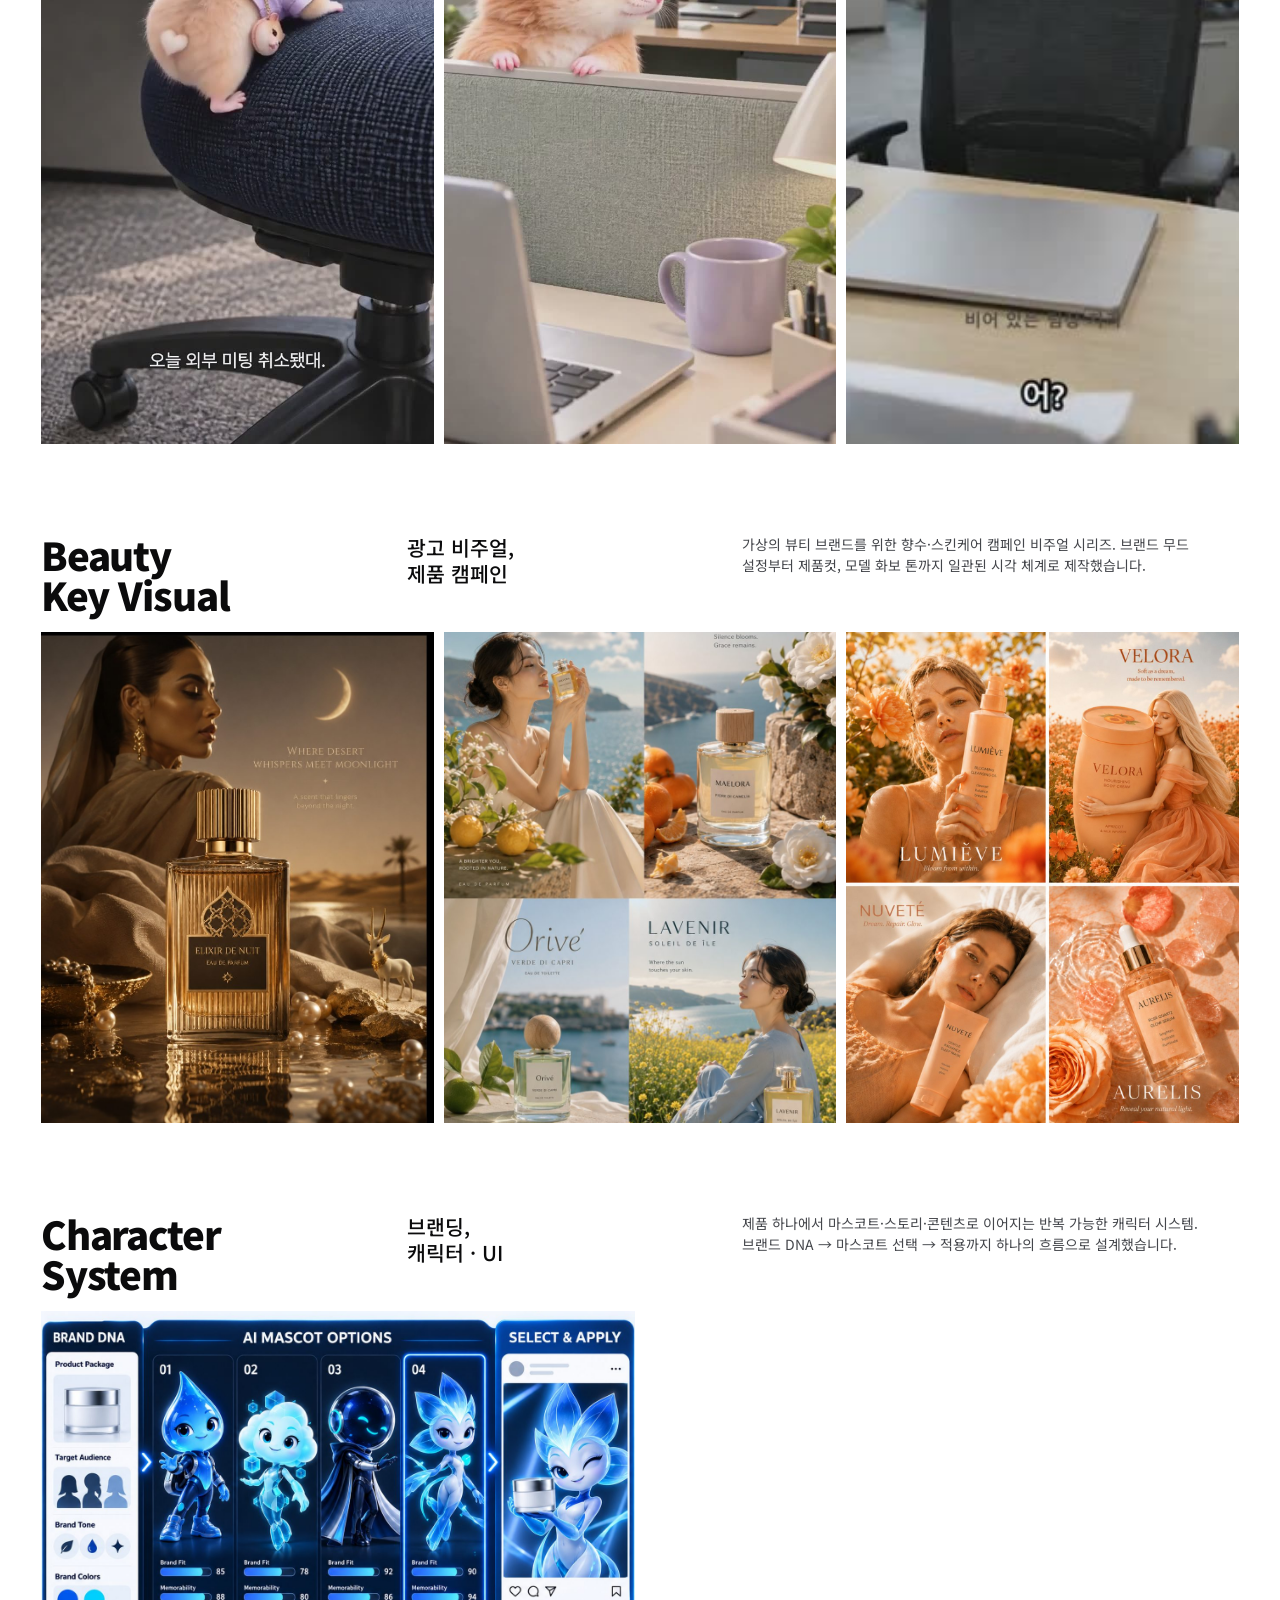
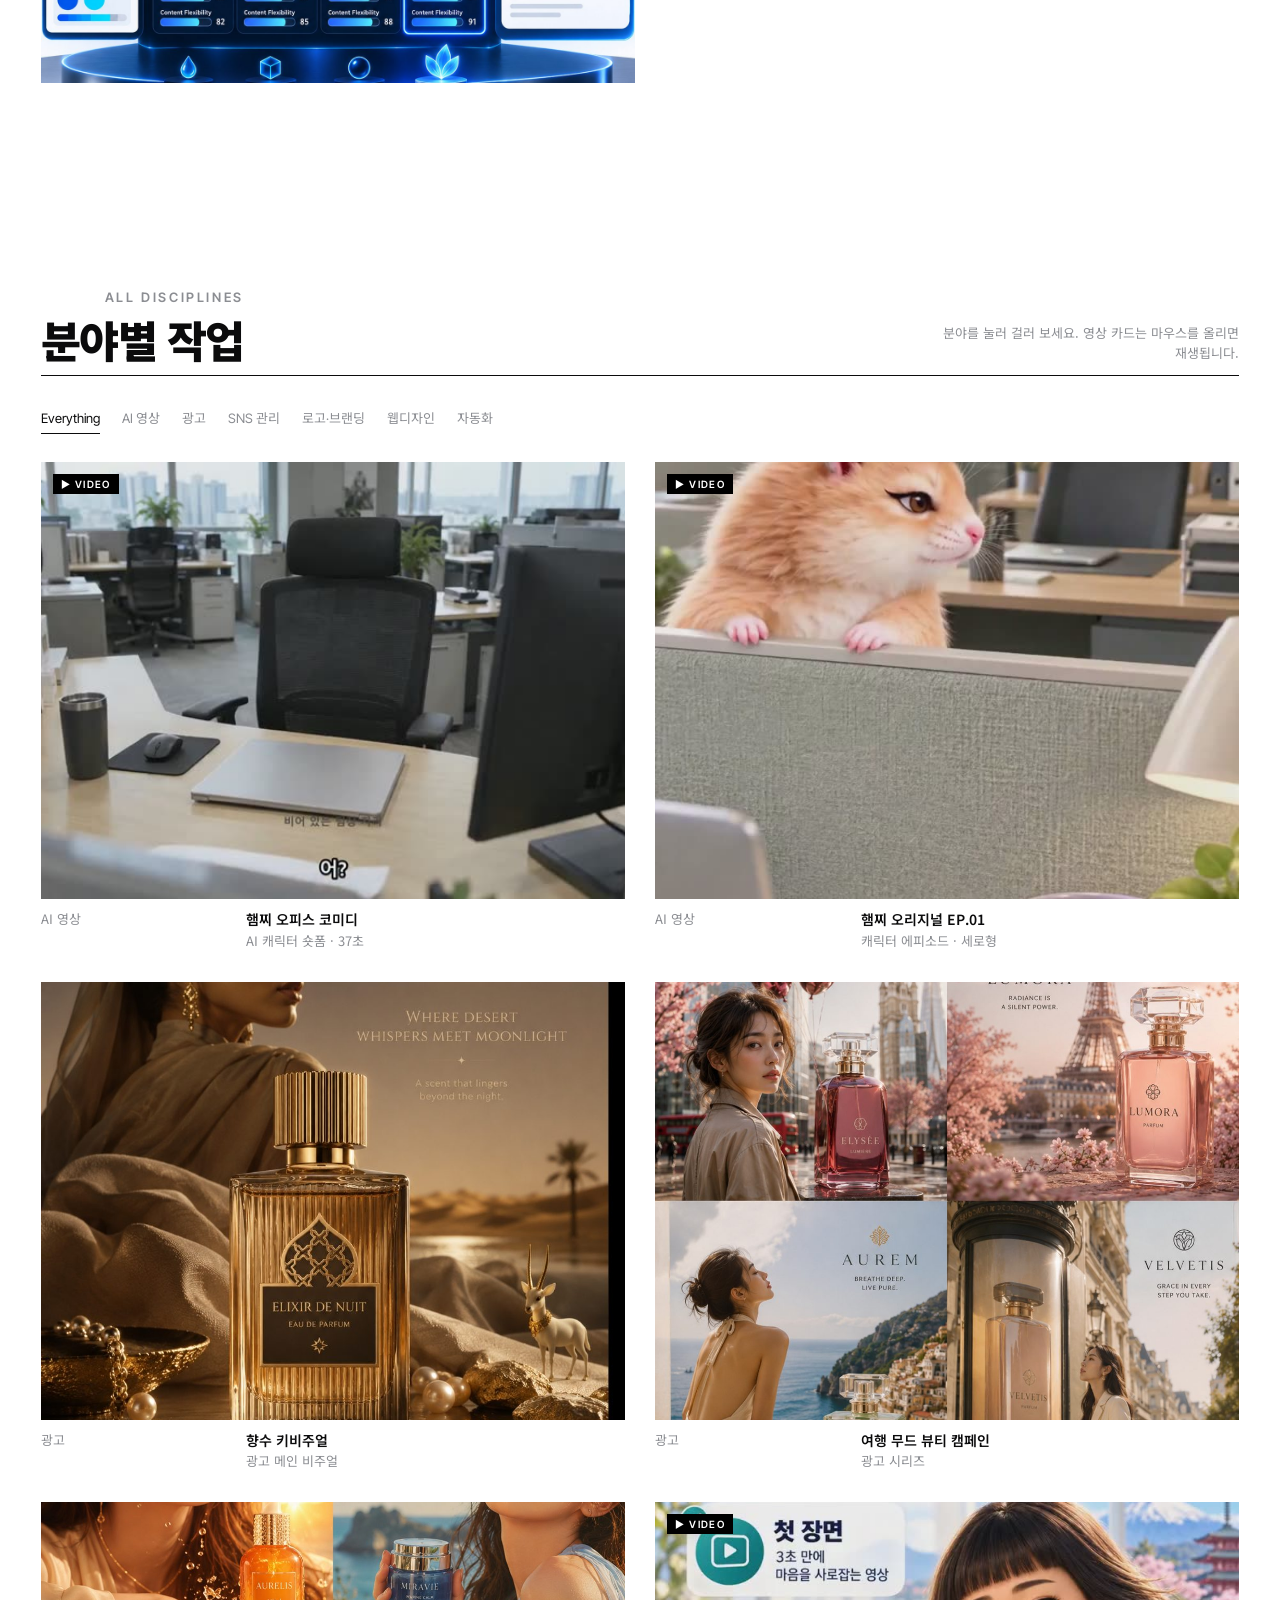
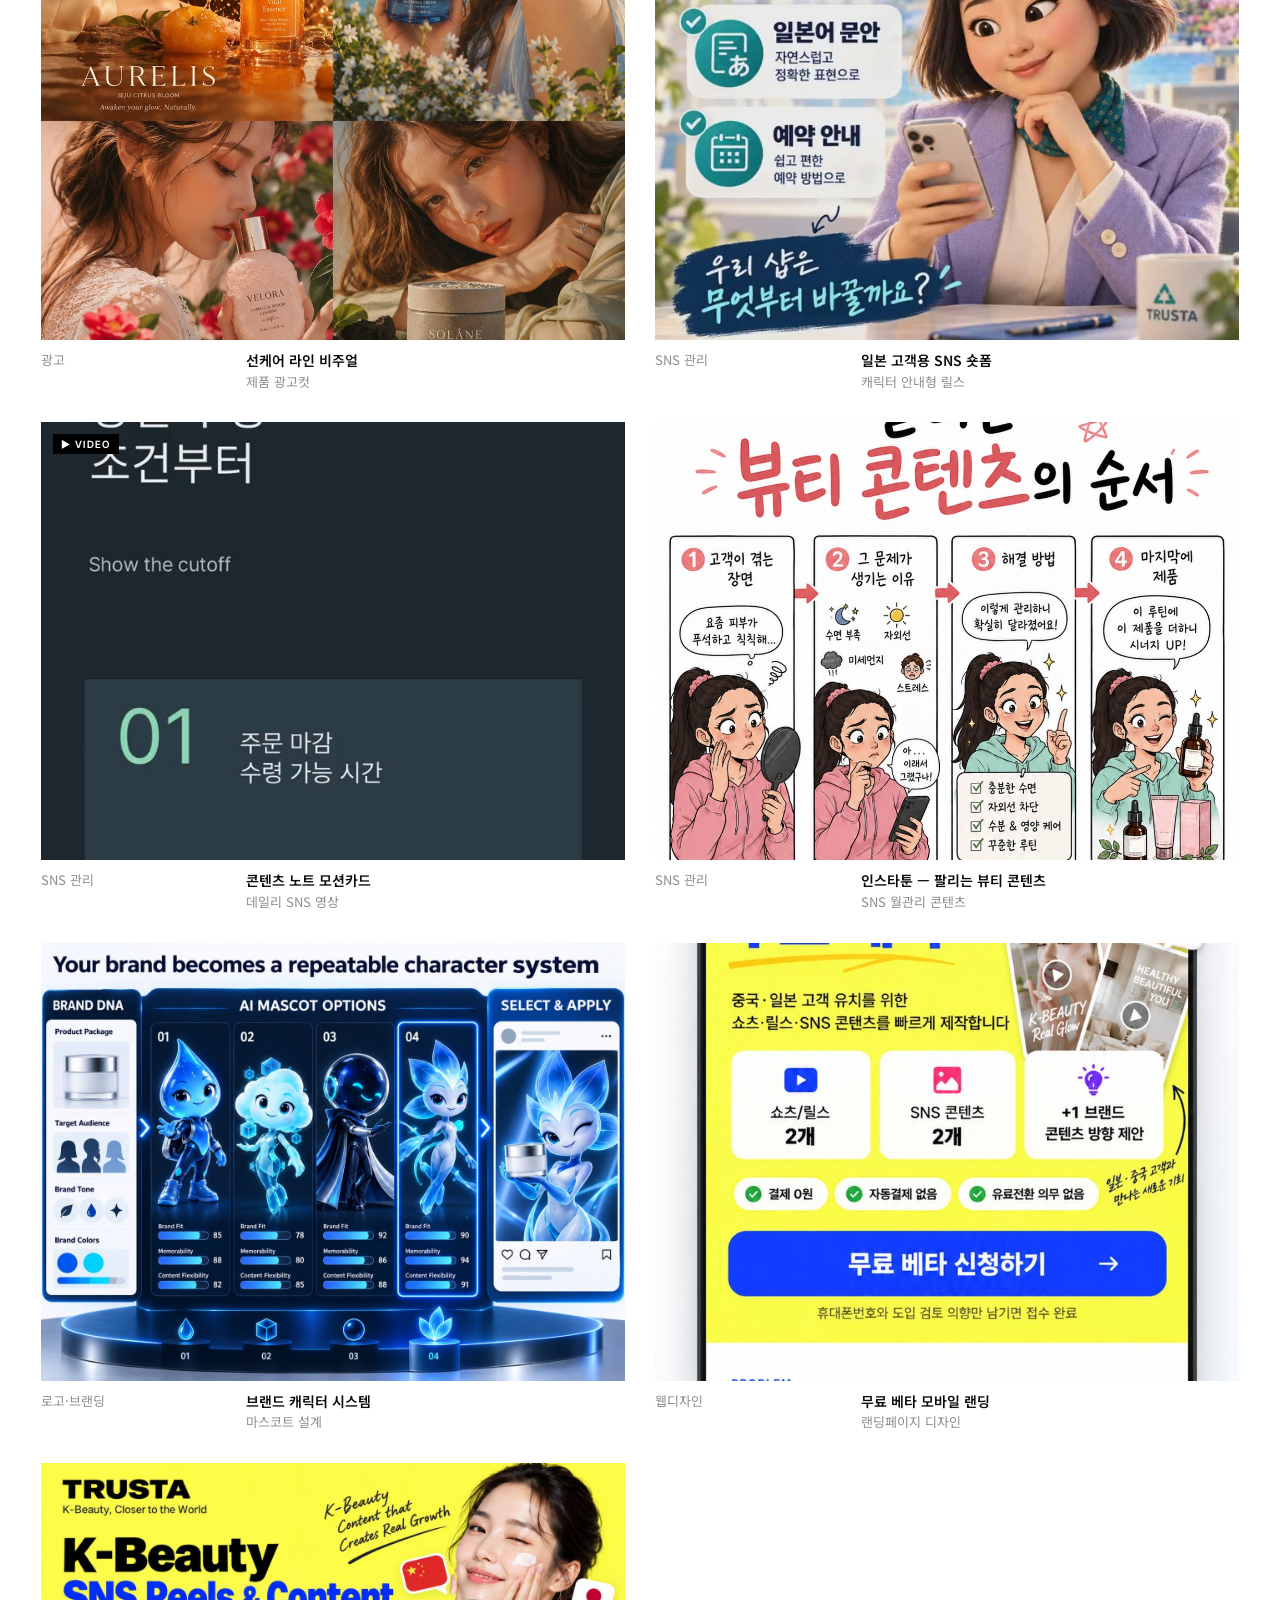
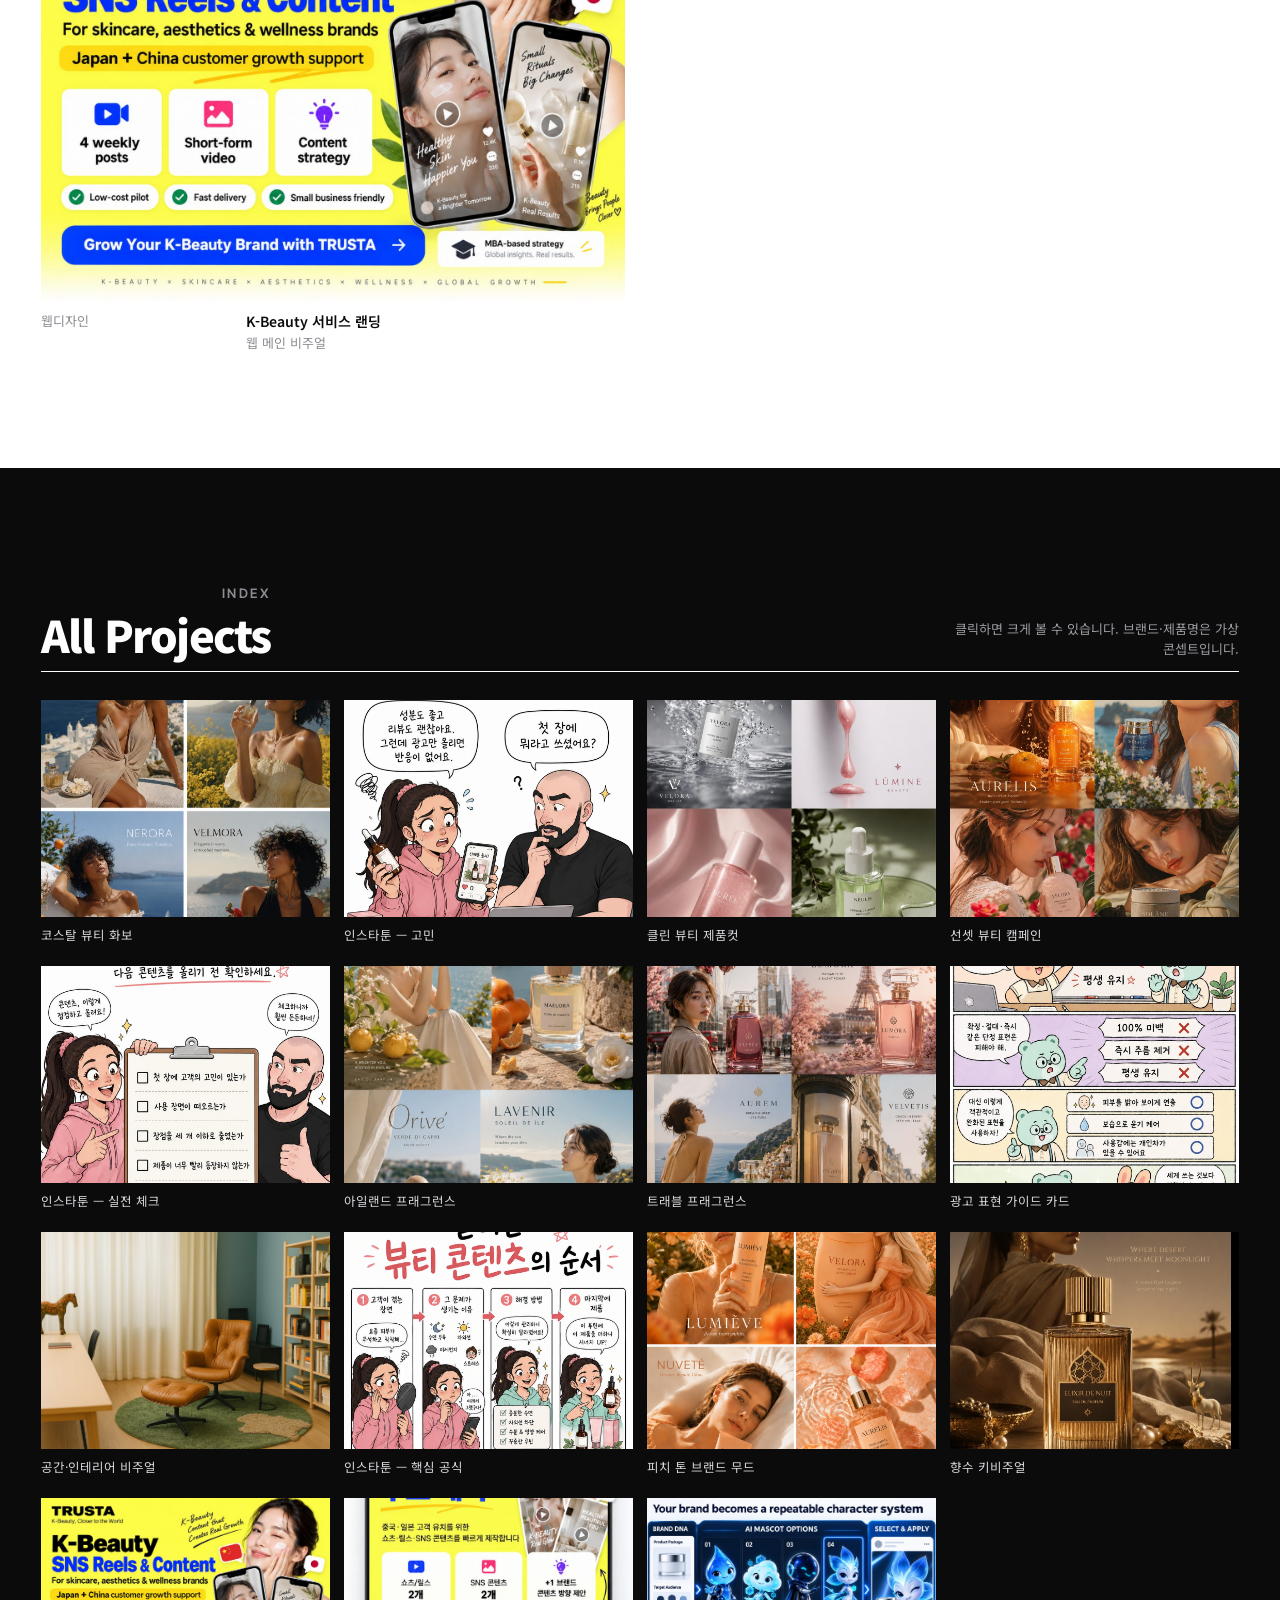
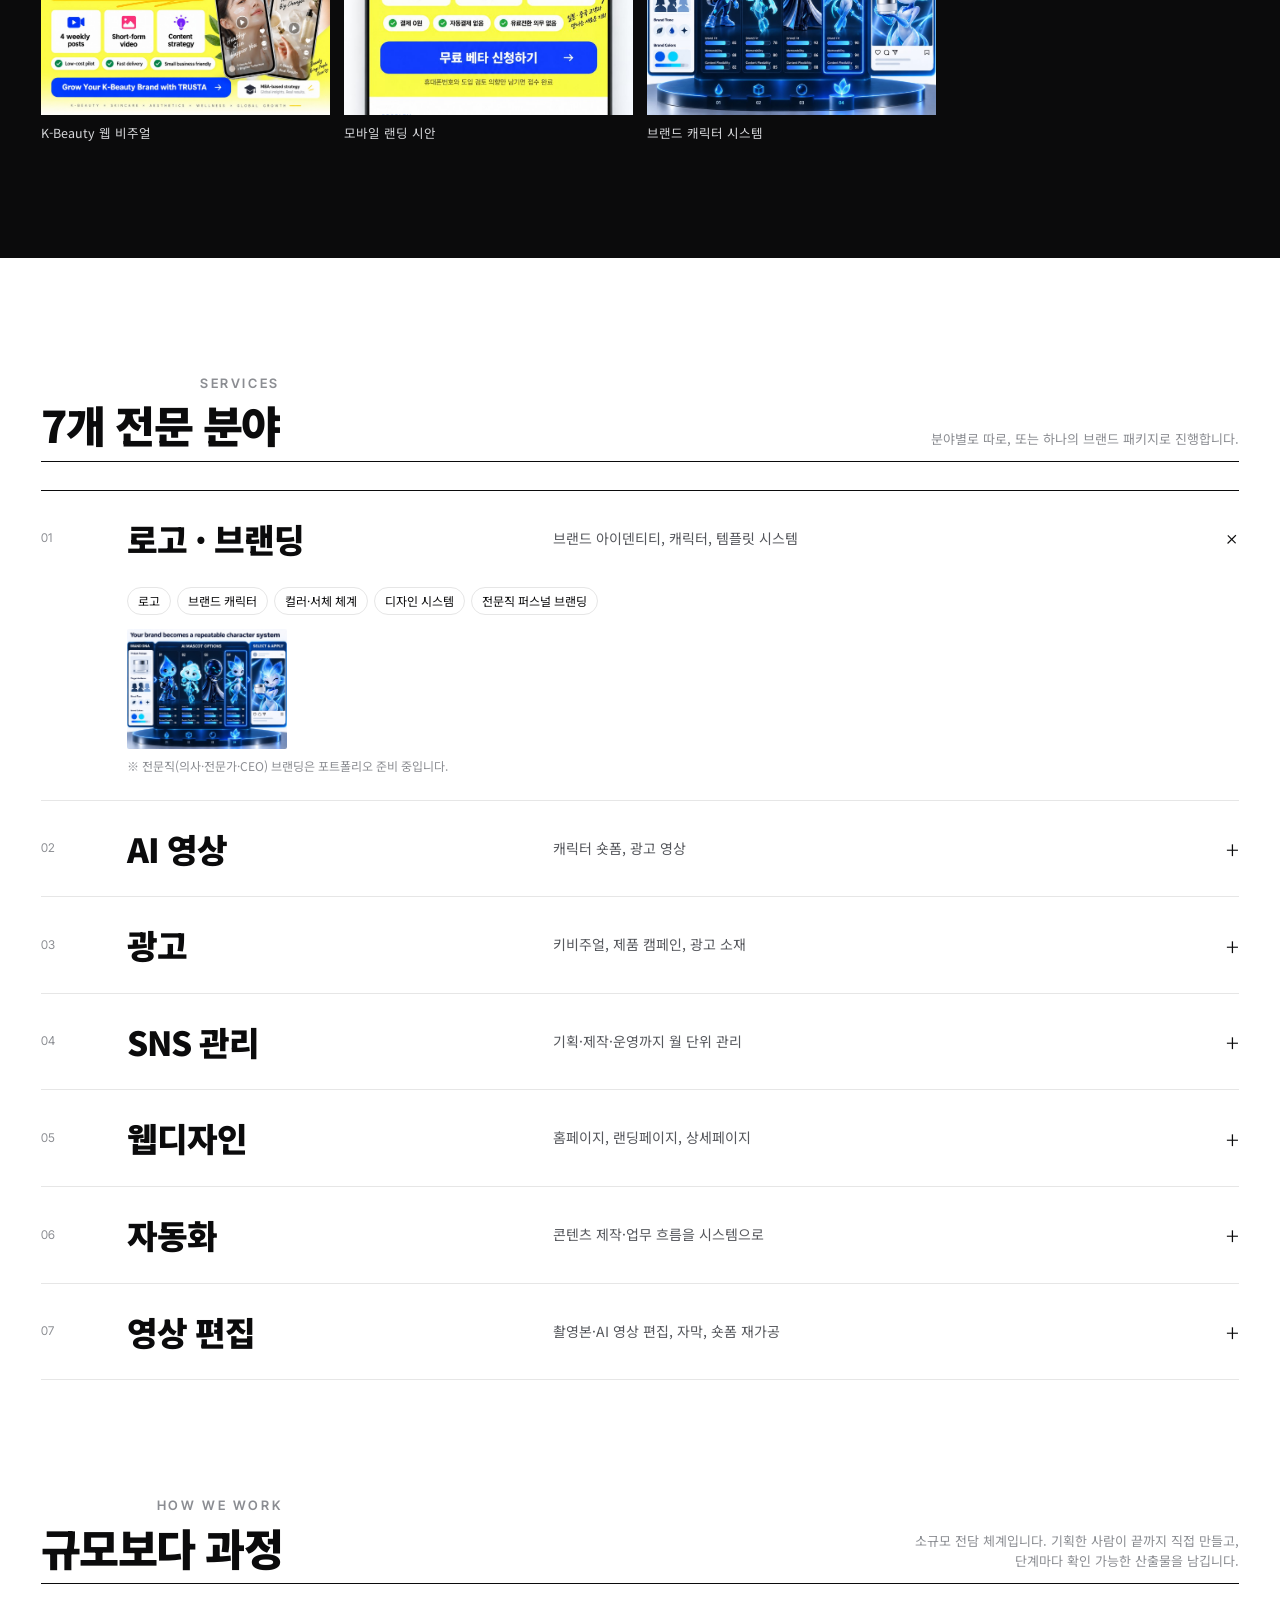
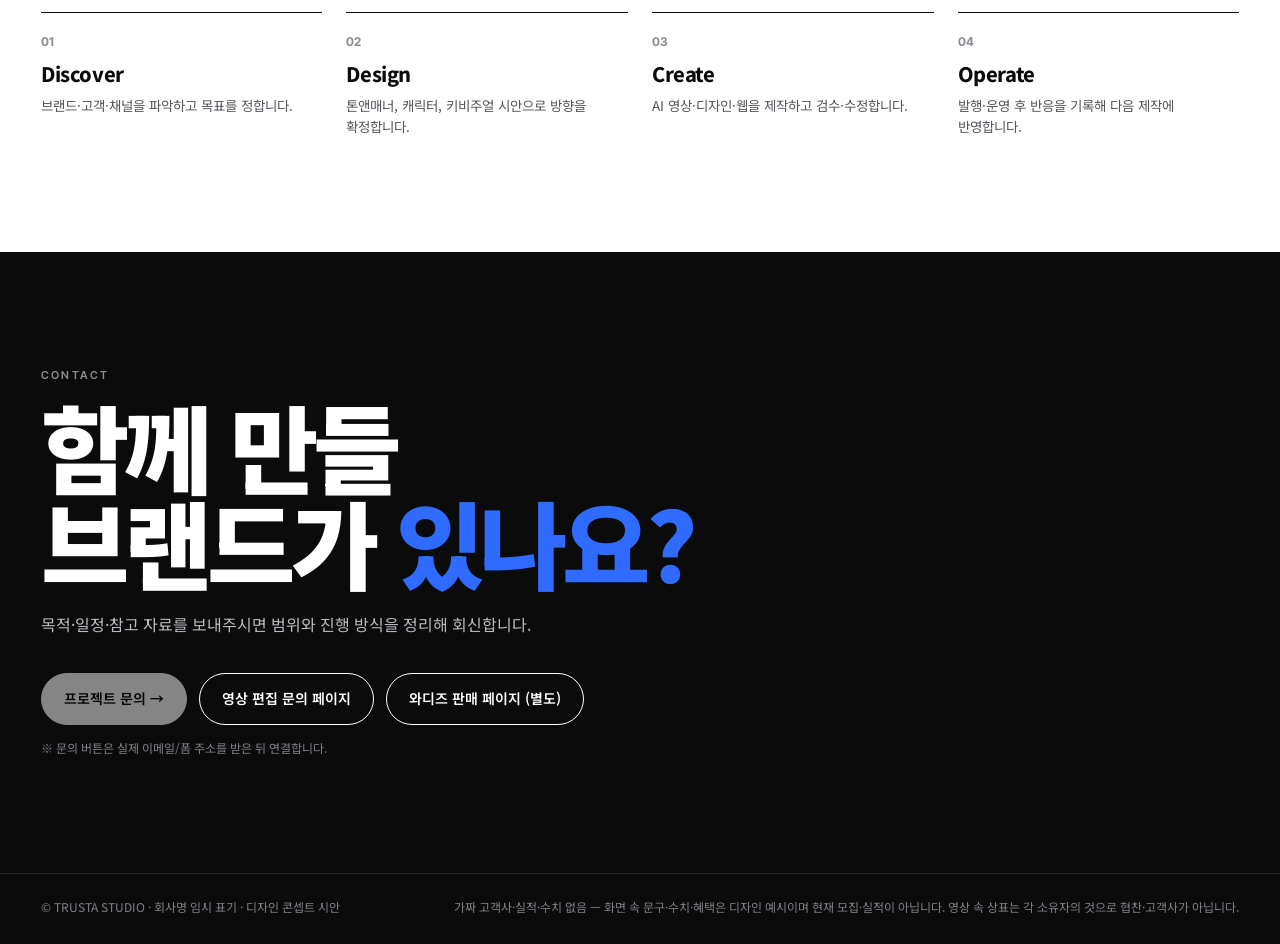
==== commit 843782bf: "Remove product-to-content workflow image from homepage" ====
--- a/index.html
+++ b/index.html
@@ -83,7 +83,6 @@
     </div>
     <div class="media" style="--cols:2;--ar:16/10">
       <img src="assets/work/character-system.jpg" alt="브랜드 캐릭터 시스템" loading="lazy">
-      <img src="assets/work/auto-product.jpg" alt="제품에서 캐릭터, 콘텐츠로" loading="lazy">
     </div>
   </article>
 </section>
@@ -179,7 +178,7 @@
  <div class="t"><span class="k">${K[c]}</span><div><b>${t}</b><span>${d}</span></div></div></a>`).join('');
 
 const idx=document.getElementById('idx');
-const I=["beauty-coast","sns-webtoon-1","beauty-pink","beauty-sun","sns-webtoon-3","beauty-island","beauty-travel","sns-guide","space-interior","sns-webtoon-2","beauty-peach","auto-product","beauty-perfume","web-kbeauty","web-landing-mobile","character-system"];
+const I=["beauty-coast","sns-webtoon-1","beauty-pink","beauty-sun","sns-webtoon-3","beauty-island","beauty-travel","sns-guide","space-interior","sns-webtoon-2","beauty-peach","beauty-perfume","web-kbeauty","web-landing-mobile","character-system"];
 const IT={"beauty-sun":"선셋 뷰티 캠페인","beauty-travel":"트래블 프래그런스","sns-webtoon-2":"인스타툰 — 핵심 공식","beauty-perfume":"향수 키비주얼","web-kbeauty":"K-Beauty 웹 비주얼","web-landing-mobile":"모바일 랜딩 시안","character-system":"브랜드 캐릭터 시스템","beauty-coast":"코스탈 뷰티 화보","shorts-hamster-1":"햄찌 골프 — 훅","sns-webtoon-1":"인스타툰 — 고민","beauty-pink":"클린 뷰티 제품컷","shorts-ai-1":"AI 컴필레이션 — 훅","web-jeju":"소상공인 해외 고객 캠페인","sns-webtoon-3":"인스타툰 — 실전 체크","beauty-island":"아일랜드 프래그런스","shorts-ai-3":"AI 컴필레이션 — 완성컷","sns-guide":"광고 표현 가이드 카드","space-interior":"공간·인테리어 비주얼","shorts-hamster-2":"햄찌 골프 — 캐릭터","beauty-peach":"피치 톤 브랜드 무드","shorts-ai-4":"AI 컴필레이션 — 엔딩","auto-product":"제품→캐릭터→콘텐츠","character-skin":"스킨케어 캐릭터"};
 idx.innerHTML=I.map(f=>`<a href="#" data-src="assets/work/${f}.jpg" data-k="i" data-t="${IT[f]}"><div class="m"><img src="assets/work/${f}.jpg" alt="${IT[f]}" loading="lazy"></div><p>${IT[f]}</p></a>`).join('');
 
@@ -189,7 +188,7 @@
  ["광고","키비주얼, 제품 캠페인, 광고 소재",["메인 비주얼","제품컷","캠페인 시리즈","광고 소재 변형"],["beauty-perfume","beauty-sun","beauty-pink"]],
  ["SNS 관리","기획·제작·운영까지 월 단위 관리",["월간 기획","인스타툰·카드뉴스","릴스","운영·리포트"],["sns-webtoon-2","sns-webtoon-1","sns-guide"]],
  ["웹디자인","홈페이지, 랜딩페이지, 상세페이지",["회사 홈페이지","랜딩페이지","와디즈형 상세페이지"],["web-landing-mobile","web-kbeauty"]],
- ["자동화","콘텐츠 제작·업무 흐름을 시스템으로",["콘텐츠 파이프라인","대시보드","업무 자동화"],["auto-product"]],
+ ["자동화","콘텐츠 제작·업무 흐름을 시스템으로",["콘텐츠 파이프라인","대시보드","업무 자동화"],[]],
  ["영상 편집","촬영본·AI 영상 편집, 자막, 숏폼 재가공",["컷 편집","자막·모션","숏폼 리패키징","썸네일"],[],"video.html"]
 ];
 document.getElementById('svc').innerHTML=S.map(([h,d,ch,th,link],i)=>`<details ${i==0?'open':''}><summary><span class="n">0${i+1}</span><h3>${h}</h3><span class="d">${d}</span><span class="pl">+</span></summary>
